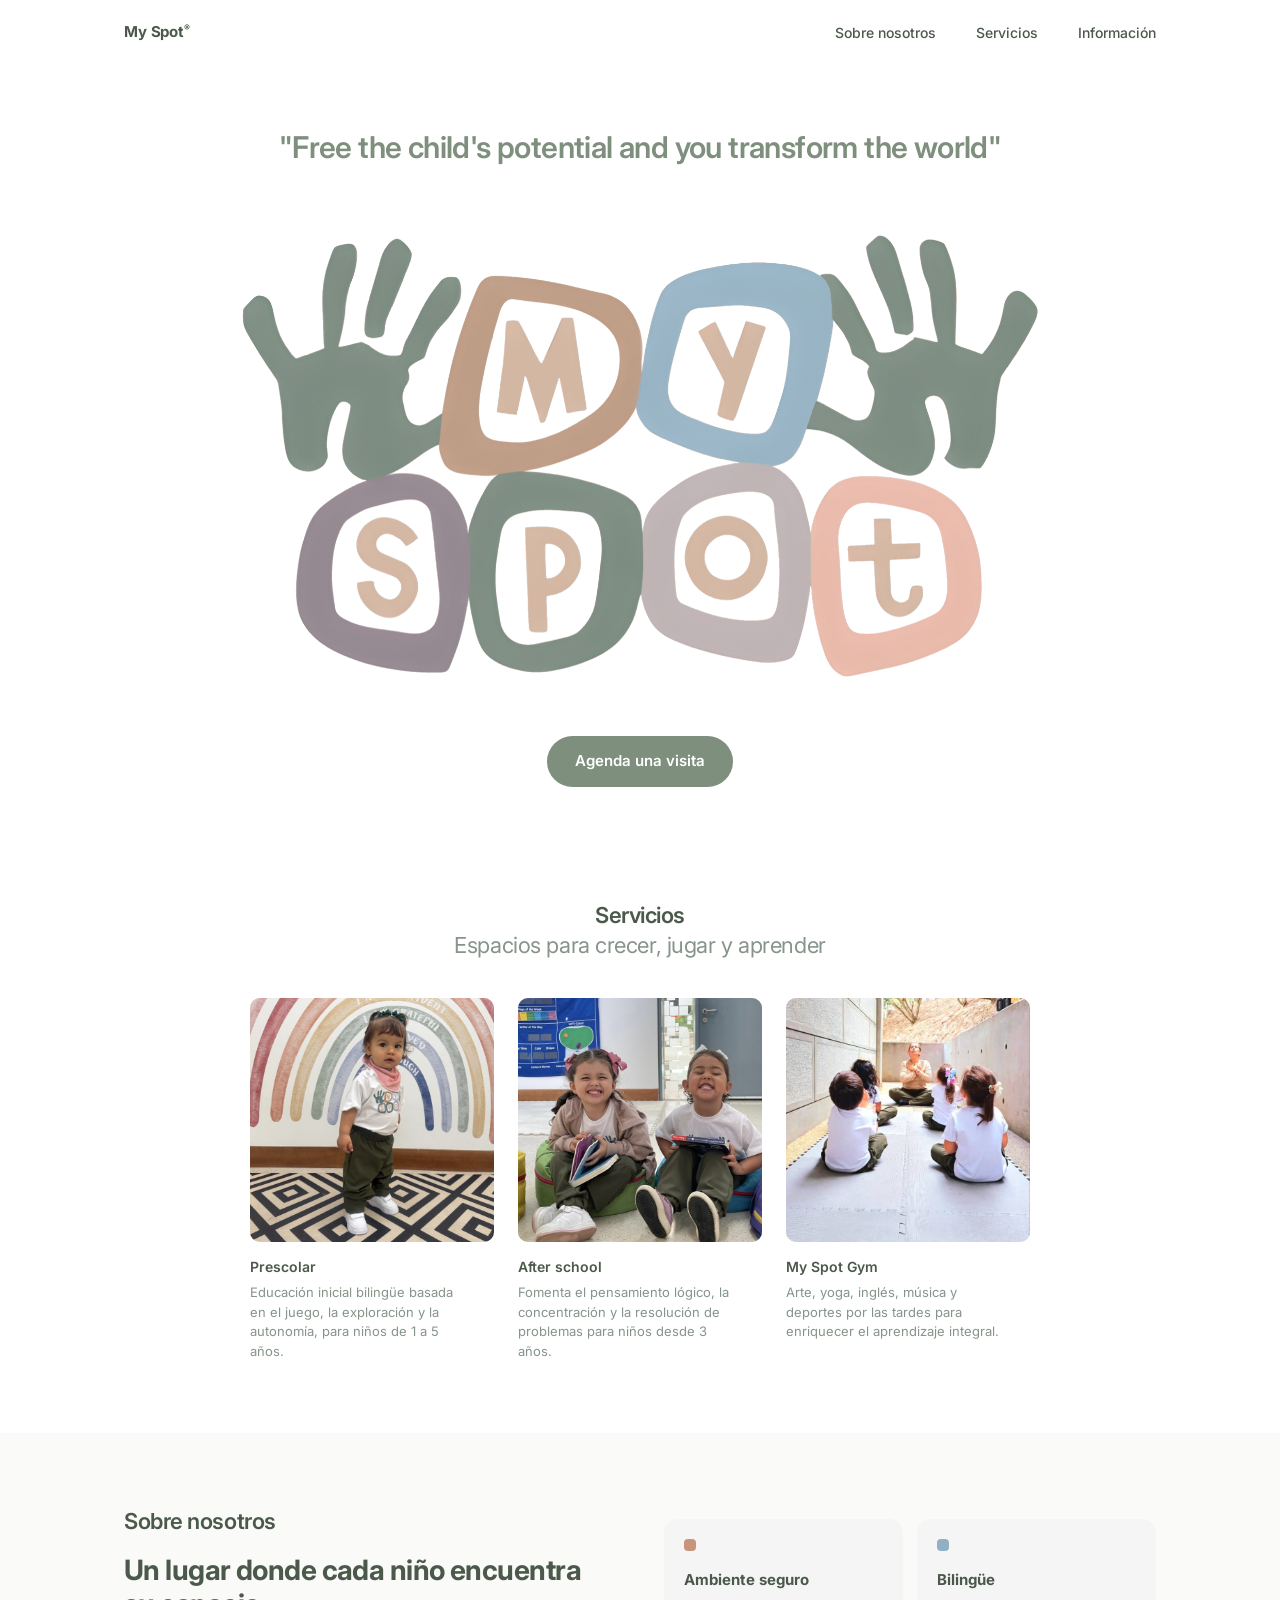
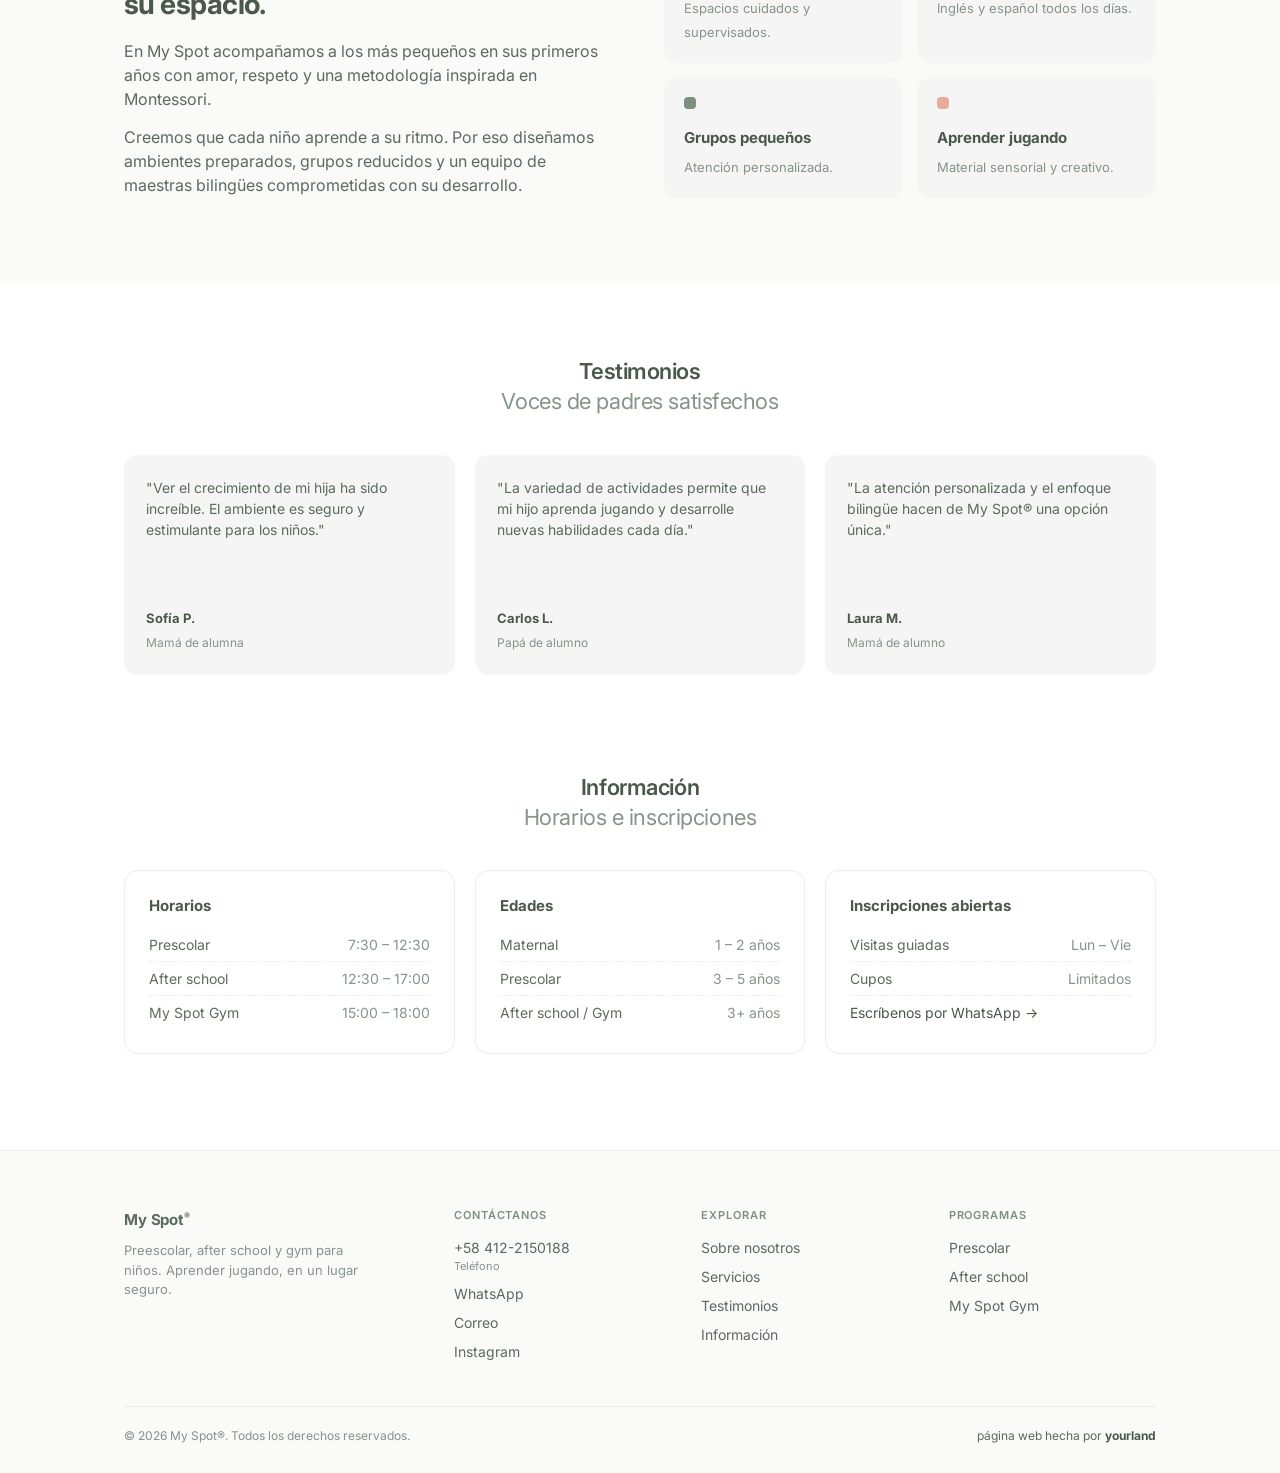
==== index.html @ 8d2b5a7e "Colores salvia en textos y menú, fotos más pequeñas, pie de página reorganizado y teléfono correcto " ====
<!DOCTYPE html>
<html lang="es">
<head>
  <meta charset="UTF-8" />
  <meta name="viewport" content="width=device-width, initial-scale=1.0" />
  <title>My Spot® · Preescolar</title>
  <meta name="description" content="My Spot®: preescolar, after school y gym para niños. Aprendizaje integral, bilingüe y en un ambiente seguro." />
  <link rel="preconnect" href="https://fonts.googleapis.com" />
  <link rel="preconnect" href="https://fonts.gstatic.com" crossorigin />
  <link href="https://fonts.googleapis.com/css2?family=Inter:wght@400;500;600;700&family=Fredoka:wght@500;600&display=swap" rel="stylesheet" />
  <style>
    :root {
      --sage: #7e8f7e;
      --terracotta: #c8957a;
      --blue: #93afc4;
      --mauve: #9d8b97;
      --peach: #e9a99b;
      --taupe: #b9a9a6;
      --ink: #4a594a;
      --text: #5c6b5c;
      --muted: #87948a;
      --soft: #f5f5f5;
      --line: #ececec;
      --link: #4a594a;
      --radius: 14px;
      --max: 1080px;
    }

    * { box-sizing: border-box; margin: 0; padding: 0; }
    html { scroll-behavior: smooth; }
    body {
      font-family: "Inter", system-ui, -apple-system, sans-serif;
      color: var(--ink);
      background: #fff;
      line-height: 1.5;
      -webkit-font-smoothing: antialiased;
    }
    img { display: block; max-width: 100%; }
    a { color: inherit; text-decoration: none; }

    .container { width: 100%; max-width: var(--max); margin: 0 auto; padding: 0 24px; }

    /* ---------- Navbar ---------- */
    .nav {
      position: sticky; top: 0; z-index: 50;
      background: rgba(255, 255, 255, 0.92);
      backdrop-filter: blur(8px);
      -webkit-backdrop-filter: blur(8px);
      border-bottom: 1px solid transparent;
      transition: border-color .2s;
    }
    .nav.scrolled { border-color: var(--line); }
    .nav .container { display: flex; align-items: center; justify-content: space-between; height: 64px; }
    .brand { color: var(--ink); font-weight: 700; font-size: 15px; letter-spacing: -0.01em; }
    .brand sup { font-size: 9px; }
    .nav-links { display: flex; gap: 40px; list-style: none; }
    .nav-links a { color: var(--ink); font-size: 14px; font-weight: 500; transition: color .2s; }
    .nav-links a:hover { color: var(--sage); }
    .menu-btn {
      display: none; background: none; border: 0; cursor: pointer;
      width: 40px; height: 40px; position: relative;
    }
    .menu-btn span {
      position: absolute; left: 10px; width: 20px; height: 2px; background: var(--ink);
      transition: transform .25s, opacity .25s;
    }
    .menu-btn span:nth-child(1) { top: 14px; }
    .menu-btn span:nth-child(2) { top: 20px; }
    .menu-btn span:nth-child(3) { top: 26px; }
    .menu-btn[aria-expanded="true"] span:nth-child(1) { transform: translateY(6px) rotate(45deg); }
    .menu-btn[aria-expanded="true"] span:nth-child(2) { opacity: 0; }
    .menu-btn[aria-expanded="true"] span:nth-child(3) { transform: translateY(-6px) rotate(-45deg); }

    /* ---------- Hero ---------- */
    .hero { padding: 64px 0 40px; text-align: center; }
    .quote {
      color: var(--sage);
      font-size: clamp(20px, 2.6vw, 30px);
      font-weight: 600;
      letter-spacing: -0.02em;
      line-height: 1.25;
    }
    .quote small { display: block; margin-top: 8px; font-size: 13px; font-weight: 500; color: var(--muted); letter-spacing: 0; }
    .logo-wrap { margin: 56px auto 0; max-width: 820px; }
    .logo-wrap img { width: 100%; height: auto; animation: pop .8s cubic-bezier(.3,1.4,.5,1) both; }
    @keyframes pop { from { opacity: 0; transform: scale(.85); } to { opacity: 1; transform: scale(1); } }
    .hero .cta {
      display: inline-block; margin-top: 48px; padding: 14px 28px; border-radius: 999px;
      background: var(--sage); color: #fff; font-weight: 600; font-size: 15px;
      transition: transform .2s, background .2s;
    }
    .hero .cta:hover { background: #6c7d6c; transform: translateY(-2px); }

    /* ---------- Section heads ---------- */
    section { scroll-margin-top: 72px; }
    .section { padding: 72px 0; }
    .section-head { text-align: center; margin-bottom: 40px; }
    .section-head h2 { font-size: 22px; font-weight: 600; letter-spacing: -0.02em; }
    .section-head p { font-size: 22px; color: var(--muted); letter-spacing: -0.02em; line-height: 1.2; }

    /* ---------- About ---------- */
    .about { display: grid; grid-template-columns: 1fr 1fr; gap: 48px; align-items: center; }
    .about p { color: var(--text); font-size: 16px; margin-bottom: 14px; }
    .about h3 { font-size: 28px; letter-spacing: -0.02em; line-height: 1.2; margin-bottom: 18px; }
    .values { display: grid; grid-template-columns: 1fr 1fr; gap: 14px; }
    .value { background: var(--soft); border-radius: var(--radius); padding: 20px; }
    .value b { display: block; font-size: 15px; margin-bottom: 4px; }
    .value span { font-size: 13px; color: var(--muted); }
    .dot { width: 12px; height: 12px; border-radius: 4px; display: inline-block; margin-bottom: 12px; }

    /* ---------- Services ---------- */
    .services { display: grid; grid-template-columns: repeat(3, 1fr); gap: 24px; max-width: 780px; margin: 0 auto; }
    .card .photo {
      aspect-ratio: 1 / 1; border-radius: 10px; overflow: hidden; position: relative;
      background: var(--soft);
    }
    .card .photo img { object-position: center 35%; position: relative; z-index: 1; width: 100%; height: 100%; object-fit: cover; transition: transform .5s; }
    .card:hover .photo img { transform: scale(1.04); }
    .card .photo .ph {
      position: absolute; inset: 0; display: grid; place-items: center;
      font-family: "Fredoka", sans-serif; font-size: 64px; color: #fff;
    }
    .card h3 { font-size: 14px; font-weight: 600; margin: 14px 0 6px; }
    .card p { font-size: 13px; color: var(--muted); max-width: 220px; }

    /* ---------- Testimonials ---------- */
    .testimonials { display: grid; grid-template-columns: repeat(3, 1fr); gap: 20px; }
    .t-card {
      background: var(--soft); border-radius: var(--radius); padding: 22px;
      min-height: 220px; display: flex; flex-direction: column; justify-content: space-between;
      transition: transform .25s, box-shadow .25s;
    }
    .t-card:hover { transform: translateY(-4px); box-shadow: 0 10px 30px rgba(0,0,0,.06); }
    .t-card blockquote { font-size: 14px; color: var(--text); }
    .t-card .who b { display: block; font-size: 13px; }
    .t-card .who span { font-size: 12px; color: var(--muted); }

    /* ---------- Info ---------- */
    .info { display: grid; grid-template-columns: repeat(3, 1fr); gap: 20px; }
    .info-card { border: 1px solid var(--line); border-radius: var(--radius); padding: 24px; }
    .info-card h4 { font-size: 15px; margin-bottom: 10px; }
    .info-card ul { list-style: none; font-size: 14px; color: var(--text); }
    .info-card li { padding: 6px 0; border-bottom: 1px dashed var(--line); display: flex; justify-content: space-between; gap: 12px; }
    .info-card li:last-child { border-bottom: 0; }
    .info-card li span:last-child { color: var(--muted); text-align: right; }

    /* ---------- Footer ---------- */
    footer { border-top: 1px solid var(--line); padding: 56px 0 28px; margin-top: 24px; background: #fafaf8; }
    .footer-grid { display: grid; grid-template-columns: 1.4fr 1fr 1fr 1fr; gap: 40px; }
    .footer-brand p { color: var(--muted); font-size: 13px; margin-top: 10px; max-width: 240px; }
    .footer-grid h5 {
      font-size: 11px; font-weight: 600; text-transform: uppercase; letter-spacing: .08em;
      color: var(--sage); margin-bottom: 14px;
    }
    .footer-grid ul { list-style: none; font-size: 14px; display: grid; gap: 8px; }
    .footer-grid li, .footer-grid a { color: var(--text); }
    .footer-grid a:hover { color: var(--ink); text-decoration: underline; }
    .footer-grid small { display: block; font-size: 11px; color: var(--muted); }
    .footer-bottom {
      margin-top: 44px; padding-top: 20px; border-top: 1px solid var(--line);
      display: flex; justify-content: space-between; align-items: center; gap: 12px; flex-wrap: wrap;
      font-size: 12px; color: var(--muted);
    }
    .credit { color: var(--text); }
    .credit b { font-weight: 700; color: var(--ink); }
    .credit:hover { text-decoration: underline; }

    /* ---------- Reveal on scroll ---------- */
    .reveal { opacity: 0; transform: translateY(24px); transition: opacity .7s ease, transform .7s ease; }
    .reveal.in { opacity: 1; transform: none; }
    @media (prefers-reduced-motion: reduce) {
      .reveal { opacity: 1; transform: none; transition: none; }
      .logo-wrap img { animation: none; }
    }

    /* =========================================================
       TABLET  (≤ 1024px)
       ========================================================= */
    @media (max-width: 1024px) {
      .nav .container { justify-content: center; }
      .brand { position: absolute; left: 24px; }
      .hero { padding-top: 48px; }
      .logo-wrap { max-width: 640px; margin-top: 40px; }
      .services { gap: 16px; max-width: 620px; }
      .about { gap: 32px; }
      .about h3 { font-size: 24px; }
      .testimonials { gap: 14px; }
      .t-card { min-height: 200px; padding: 18px; }
      .info { gap: 14px; }
      .footer-grid { grid-template-columns: 1fr 1fr 1fr; gap: 32px; }
      .footer-brand { grid-column: 1 / -1; }
    }

    /* =========================================================
       PHONE  (≤ 640px)
       ========================================================= */
    @media (max-width: 640px) {
      .container { padding: 0 16px; }
      .nav .container { justify-content: space-between; height: 56px; }
      .brand { position: static; }
      .menu-btn { display: block; }
      .nav-links {
        position: absolute; top: 56px; left: 0; right: 0;
        flex-direction: column; gap: 0; background: #fff;
        border-bottom: 1px solid var(--line);
        max-height: 0; overflow: hidden; transition: max-height .3s ease;
      }
      .nav-links.open { max-height: 240px; }
      .nav-links a { display: block; padding: 14px 16px; font-size: 16px; border-top: 1px solid var(--line); }

      .hero { padding: 32px 0 24px; }
      .quote { font-size: 20px; }
      .logo-wrap { margin-top: 28px; }
      .hero .cta { margin-top: 32px; }

      .section { padding: 48px 0; }
      .section-head { text-align: left; margin-bottom: 24px; }
      .section-head h2, .section-head p { font-size: 17px; }

      .about, .services, .testimonials, .info { grid-template-columns: 1fr; }
      .about h3 { font-size: 22px; }
      .services { gap: 28px; }
      .services { max-width: 290px; }
      .card .photo { aspect-ratio: 1 / 1; }
      .card p { max-width: none; }
      .t-card { min-height: 170px; }

      .footer-grid { grid-template-columns: 1fr 1fr; gap: 28px 16px; }
      .footer-grid .contact { grid-column: 1 / -1; }
      .footer-bottom { flex-direction: column; text-align: center; }
    }
  </style>
</head>
<body>

  <!-- ================= NAVBAR ================= -->
  <header class="nav" id="nav">
    <div class="container">
      <a href="#inicio" class="brand">My Spot<sup>®</sup></a>
      <button class="menu-btn" id="menuBtn" aria-label="Abrir menú" aria-expanded="false" aria-controls="navLinks">
        <span></span><span></span><span></span>
      </button>
      <ul class="nav-links" id="navLinks">
        <li><a href="#nosotros">Sobre nosotros</a></li>
        <li><a href="#servicios">Servicios</a></li>
        <li><a href="#informacion">Información</a></li>
      </ul>
    </div>
  </header>

  <main id="inicio">

    <!-- ================= HERO ================= -->
    <section class="hero">
      <div class="container">
        <h1 class="quote reveal">
          "Free the child's potential and you transform the world"
        </h1>

        <div class="logo-wrap">
          <img src="img/logo.png" alt="My Spot" width="1590" height="903" />
        </div>

        <a href="#informacion" class="cta reveal">Agenda una visita</a>
      </div>
    </section>

    <!-- ================= SERVICIOS ================= -->
    <section class="section" id="servicios">
      <div class="container">
        <div class="section-head reveal">
          <h2>Servicios</h2>
          <p>Espacios para crecer, jugar y aprender</p>
        </div>

        <div class="services">
          <article class="card reveal">
            <div class="photo" style="background:#e9d6cc">
              <!-- Reemplaza el src por tu foto: img/prescolar.jpg -->
              <img src="img/prescolar.jpg" alt="Niña de My Spot frente al mural del arcoíris" onerror="this.remove()" />
              <div class="ph">🧸</div>
            </div>
            <h3>Prescolar</h3>
            <p>Educación inicial bilingüe basada en el juego, la exploración y la autonomía, para niños de 1 a 5 años.</p>
          </article>

          <article class="card reveal">
            <div class="photo" style="background:#d3dfe8">
              <img src="img/after-school.jpg" alt="Dos niñas sonriendo con sus libros" onerror="this.remove()" />
              <div class="ph">📚</div>
            </div>
            <h3>After school</h3>
            <p>Fomenta el pensamiento lógico, la concentración y la resolución de problemas para niños desde 3 años.</p>
          </article>

          <article class="card reveal">
            <div class="photo" style="background:#dcd3e0">
              <img src="img/gym.jpg" alt="Niños haciendo yoga con su maestra" onerror="this.remove()" />
              <div class="ph">🤸</div>
            </div>
            <h3>My Spot Gym</h3>
            <p>Arte, yoga, inglés, música y deportes por las tardes para enriquecer el aprendizaje integral.</p>
          </article>
        </div>
      </div>
    </section>

    <!-- ================= SOBRE NOSOTROS ================= -->
    <section class="section" id="nosotros" style="background:#fafaf8">
      <div class="container about">
        <div class="reveal">
          <div class="section-head" style="text-align:left;margin-bottom:16px">
            <h2>Sobre nosotros</h2>
          </div>
          <h3>Un lugar donde cada niño encuentra su espacio.</h3>
          <p>En My Spot acompañamos a los más pequeños en sus primeros años con amor, respeto y una metodología inspirada en Montessori.</p>
          <p>Creemos que cada niño aprende a su ritmo. Por eso diseñamos ambientes preparados, grupos reducidos y un equipo de maestras bilingües comprometidas con su desarrollo.</p>
        </div>
        <div class="values reveal">
          <div class="value"><i class="dot" style="background:var(--terracotta)"></i><b>Ambiente seguro</b><span>Espacios cuidados y supervisados.</span></div>
          <div class="value"><i class="dot" style="background:var(--blue)"></i><b>Bilingüe</b><span>Inglés y español todos los días.</span></div>
          <div class="value"><i class="dot" style="background:var(--sage)"></i><b>Grupos pequeños</b><span>Atención personalizada.</span></div>
          <div class="value"><i class="dot" style="background:var(--peach)"></i><b>Aprender jugando</b><span>Material sensorial y creativo.</span></div>
        </div>
      </div>
    </section>

    <!-- ================= TESTIMONIOS ================= -->
    <section class="section" id="testimonios">
      <div class="container">
        <div class="section-head reveal">
          <h2>Testimonios</h2>
          <p>Voces de padres satisfechos</p>
        </div>

        <div class="testimonials">
          <figure class="t-card reveal">
            <blockquote>"Ver el crecimiento de mi hija ha sido increíble. El ambiente es seguro y estimulante para los niños."</blockquote>
            <figcaption class="who"><b>Sofía P.</b><span>Mamá de alumna</span></figcaption>
          </figure>
          <figure class="t-card reveal">
            <blockquote>"La variedad de actividades permite que mi hijo aprenda jugando y desarrolle nuevas habilidades cada día."</blockquote>
            <figcaption class="who"><b>Carlos L.</b><span>Papá de alumno</span></figcaption>
          </figure>
          <figure class="t-card reveal">
            <blockquote>"La atención personalizada y el enfoque bilingüe hacen de My Spot® una opción única."</blockquote>
            <figcaption class="who"><b>Laura M.</b><span>Mamá de alumno</span></figcaption>
          </figure>
        </div>
      </div>
    </section>

    <!-- ================= INFORMACIÓN ================= -->
    <section class="section" id="informacion" style="padding-top:24px">
      <div class="container">
        <div class="section-head reveal">
          <h2>Información</h2>
          <p>Horarios e inscripciones</p>
        </div>

        <div class="info">
          <div class="info-card reveal">
            <h4>Horarios</h4>
            <ul>
              <li><span>Prescolar</span><span>7:30 – 12:30</span></li>
              <li><span>After school</span><span>12:30 – 17:00</span></li>
              <li><span>My Spot Gym</span><span>15:00 – 18:00</span></li>
            </ul>
          </div>
          <div class="info-card reveal">
            <h4>Edades</h4>
            <ul>
              <li><span>Maternal</span><span>1 – 2 años</span></li>
              <li><span>Prescolar</span><span>3 – 5 años</span></li>
              <li><span>After school / Gym</span><span>3+ años</span></li>
            </ul>
          </div>
          <div class="info-card reveal">
            <h4>Inscripciones abiertas</h4>
            <ul>
              <li><span>Visitas guiadas</span><span>Lun – Vie</span></li>
              <li><span>Cupos</span><span>Limitados</span></li>
              <li><span><a href="https://wa.me/584122150188" style="color:var(--link)">Escríbenos por WhatsApp →</a></span><span></span></li>
            </ul>
          </div>
        </div>
      </div>
    </section>
  </main>

  <!-- ================= FOOTER ================= -->
  <footer>
    <div class="container">
      <div class="footer-grid">
        <div class="footer-brand">
          <a href="#inicio" class="brand">My Spot<sup>®</sup></a>
          <p>Preescolar, after school y gym para niños. Aprender jugando, en un lugar seguro.</p>
        </div>
        <div class="contact">
          <h5>Contáctanos</h5>
          <ul>
            <li><a href="tel:+584122150188">+58 412-2150188</a><small>Teléfono</small></li>
            <li><a href="https://wa.me/584122150188" target="_blank" rel="noopener">WhatsApp</a></li>
            <li><a href="mailto:hola@myspot.com">Correo</a></li>
            <li><a href="https://instagram.com/" target="_blank" rel="noopener">Instagram</a></li>
          </ul>
        </div>
        <div>
          <h5>Explorar</h5>
          <ul>
            <li><a href="#nosotros">Sobre nosotros</a></li>
            <li><a href="#servicios">Servicios</a></li>
            <li><a href="#testimonios">Testimonios</a></li>
            <li><a href="#informacion">Información</a></li>
          </ul>
        </div>
        <div>
          <h5>Programas</h5>
          <ul>
            <li>Prescolar</li>
            <li>After school</li>
            <li>My Spot Gym</li>
          </ul>
        </div>
      </div>
      <div class="footer-bottom">
        <span>© <span id="year"></span> My Spot®. Todos los derechos reservados.</span>
        <a class="credit" href="https://yourlandweb.com" target="_blank" rel="noopener">página web hecha por <b>yourland</b></a>
      </div>
    </div>
  </footer>

  <script>
    // Año del footer
    document.getElementById('year').textContent = new Date().getFullYear();

    // Borde del navbar al hacer scroll
    const nav = document.getElementById('nav');
    const onScroll = () => nav.classList.toggle('scrolled', window.scrollY > 8);
    window.addEventListener('scroll', onScroll, { passive: true });
    onScroll();

    // Menú móvil
    const btn = document.getElementById('menuBtn');
    const links = document.getElementById('navLinks');
    btn.addEventListener('click', () => {
      const open = links.classList.toggle('open');
      btn.setAttribute('aria-expanded', open);
    });
    links.querySelectorAll('a').forEach(a => a.addEventListener('click', () => {
      links.classList.remove('open');
      btn.setAttribute('aria-expanded', 'false');
    }));

    // Animación de aparición
    const io = new IntersectionObserver(entries => {
      entries.forEach(e => { if (e.isIntersecting) { e.target.classList.add('in'); io.unobserve(e.target); } });
    }, { threshold: 0.12 });
    document.querySelectorAll('.reveal').forEach(el => io.observe(el));
  </script>
</body>
</html>
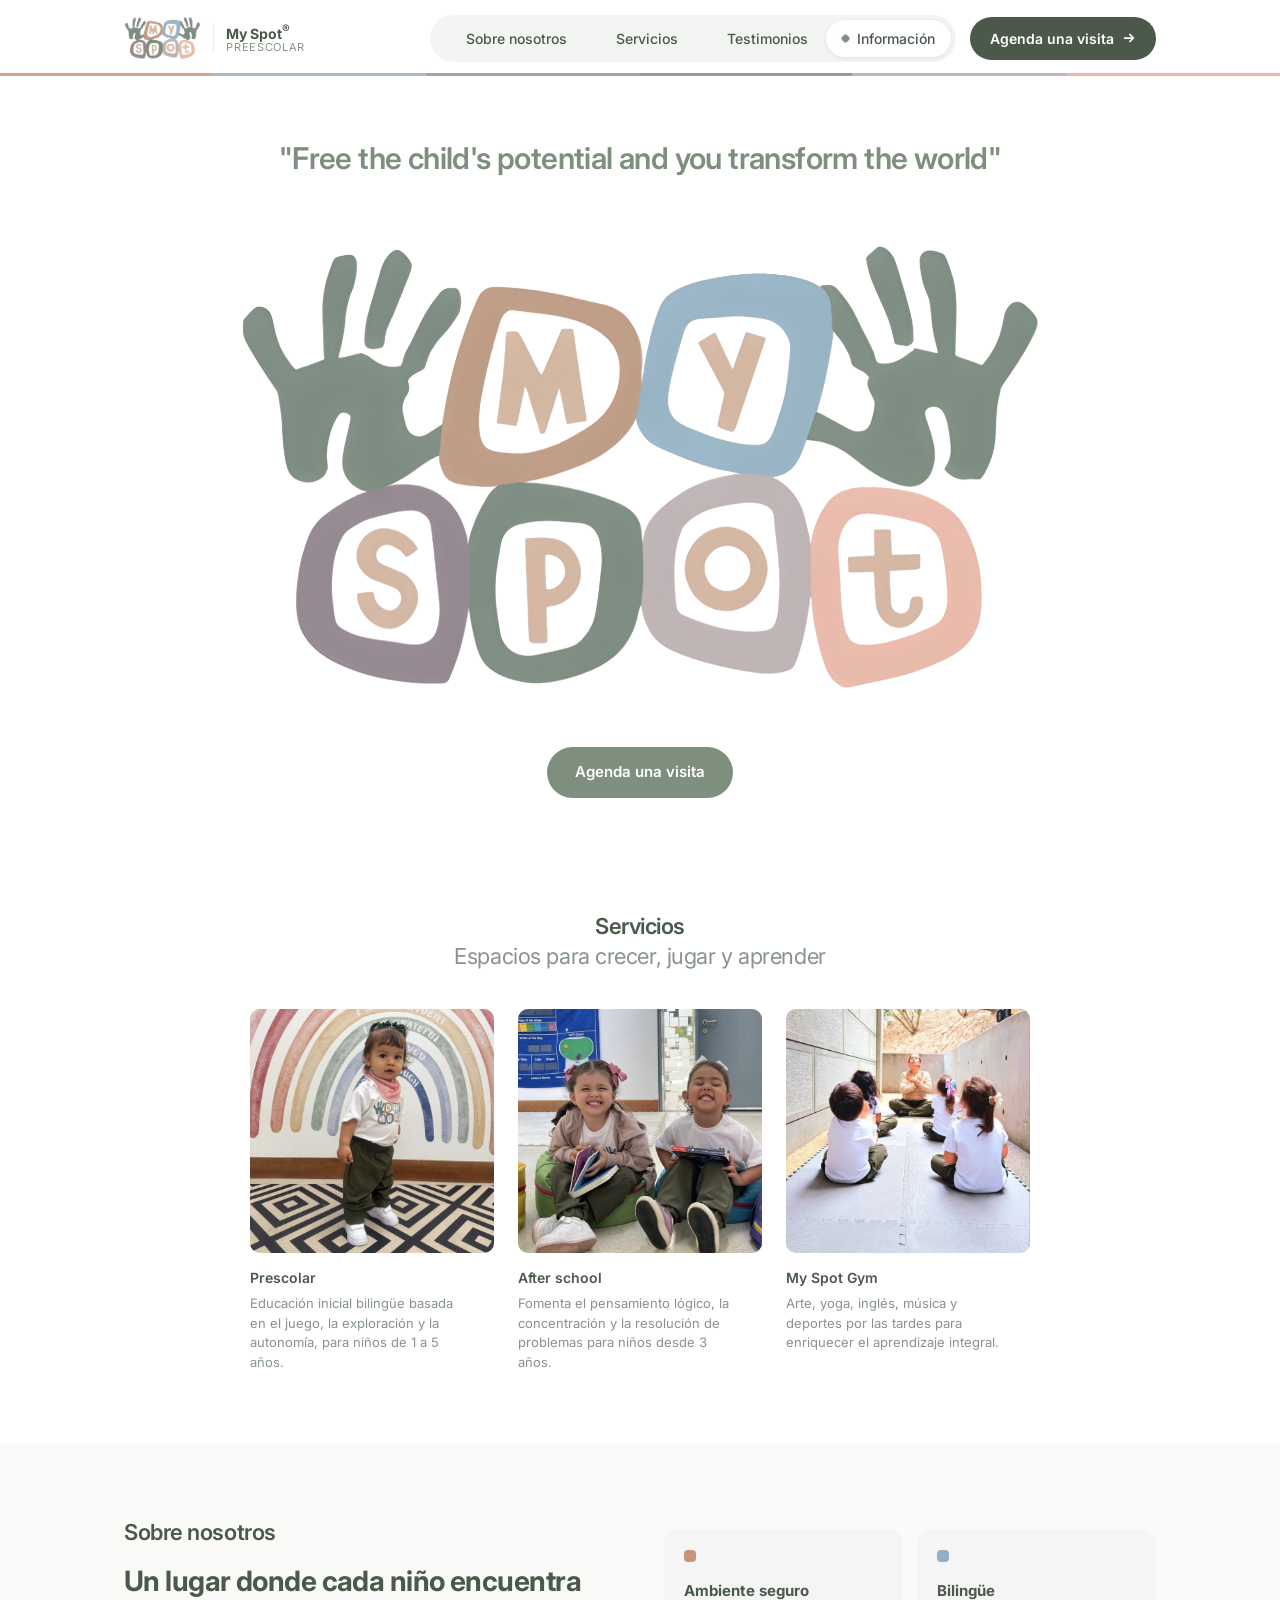
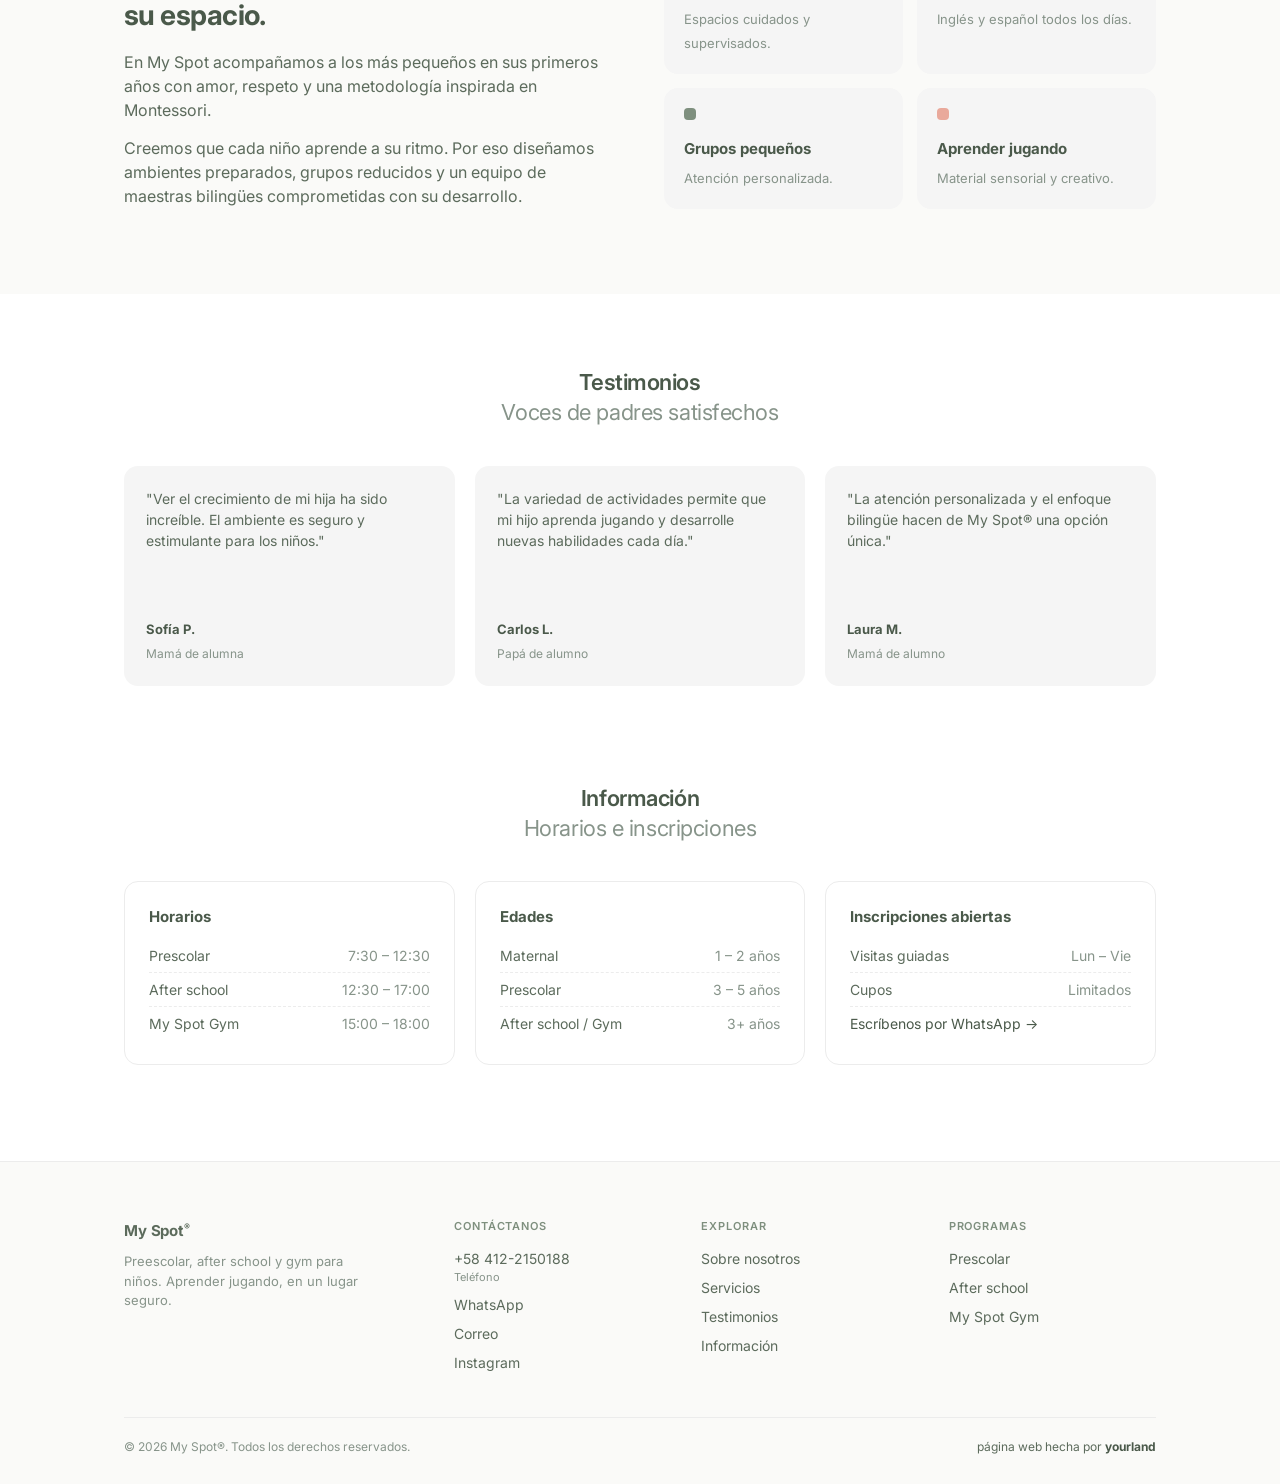
==== commit 57337181: "Menú superior rediseñado con logo, colores de la marca y menú móvil Co-Authored-By: Claude Opus 5.5 " ====
--- a/index.html
+++ b/index.html
@@ -43,30 +43,85 @@
     /* ---------- Navbar ---------- */
     .nav {
       position: sticky; top: 0; z-index: 50;
-      background: rgba(255, 255, 255, 0.92);
-      backdrop-filter: blur(8px);
-      -webkit-backdrop-filter: blur(8px);
-      border-bottom: 1px solid transparent;
-      transition: border-color .2s;
-    }
-    .nav.scrolled { border-color: var(--line); }
-    .nav .container { display: flex; align-items: center; justify-content: space-between; height: 64px; }
+      background: rgba(255, 255, 255, 0.86);
+      backdrop-filter: saturate(160%) blur(12px);
+      -webkit-backdrop-filter: saturate(160%) blur(12px);
+      transition: box-shadow .3s, background .3s;
+    }
+    .nav::after {
+      /* franja con los colores del logo */
+      content: ""; position: absolute; left: 0; right: 0; bottom: 0; height: 3px;
+      background: linear-gradient(90deg,
+        var(--terracotta) 0 16.6%, var(--blue) 0 33.3%, var(--mauve) 0 50%,
+        var(--sage) 0 66.6%, var(--taupe) 0 83.3%, var(--peach) 0 100%);
+      opacity: .85;
+    }
+    .nav.scrolled { background: rgba(255, 255, 255, 0.96); box-shadow: 0 6px 24px rgba(74, 89, 74, .08); }
+    .nav .container { display: flex; align-items: center; justify-content: space-between; gap: 24px; height: 76px; transition: height .3s; }
+    .nav.scrolled .container { height: 64px; }
+
     .brand { color: var(--ink); font-weight: 700; font-size: 15px; letter-spacing: -0.01em; }
     .brand sup { font-size: 9px; }
-    .nav-links { display: flex; gap: 40px; list-style: none; }
-    .nav-links a { color: var(--ink); font-size: 14px; font-weight: 500; transition: color .2s; }
-    .nav-links a:hover { color: var(--sage); }
+    .nav-brand { display: flex; align-items: center; gap: 12px; flex-shrink: 0; }
+    .nav-brand img { height: 44px; width: auto; transition: height .3s, transform .3s; }
+    .nav.scrolled .nav-brand img { height: 38px; }
+    .nav-brand:hover img { transform: rotate(-3deg) scale(1.04); }
+    .nav-brand .tag {
+      display: flex; flex-direction: column; line-height: 1.1; padding-left: 12px;
+      border-left: 1px solid var(--line);
+    }
+    .nav-brand .tag b { font-size: 14px; color: var(--ink); letter-spacing: -0.01em; }
+    .nav-brand .tag span { font-size: 11px; color: var(--muted); letter-spacing: .06em; text-transform: uppercase; }
+
+    .nav-menu { display: flex; align-items: center; gap: 14px; }
+    .nav-links {
+      display: flex; gap: 2px; list-style: none; padding: 5px;
+      background: #f3f5f2; border-radius: 999px;
+    }
+    .nav-links a {
+      --c: var(--sage);
+      display: flex; align-items: center; gap: 8px;
+      padding: 8px 16px; border-radius: 999px;
+      color: var(--ink); font-size: 14px; font-weight: 500;
+      transition: background .25s, color .25s;
+    }
+    .nav-links a::before {
+      content: ""; width: 7px; height: 7px; border-radius: 2px; background: var(--c);
+      transform: scale(0); transition: transform .25s;
+    }
+    .nav-links a:hover, .nav-links a.active { background: #fff; box-shadow: 0 1px 4px rgba(74, 89, 74, .12); }
+    .nav-links a:hover::before, .nav-links a.active::before { transform: scale(1) rotate(45deg); }
+    .nav-links a:focus-visible, .nav-cta:focus-visible, .menu-btn:focus-visible { outline: 2px solid var(--sage); outline-offset: 2px; }
+    .nav-links li:nth-child(1) a { --c: var(--terracotta); }
+    .nav-links li:nth-child(2) a { --c: var(--blue); }
+    .nav-links li:nth-child(3) a { --c: var(--peach); }
+    .nav-links li:nth-child(4) a { --c: var(--sage); }
+
+    .nav-cta {
+      display: inline-flex; align-items: center; gap: 8px;
+      padding: 11px 20px; border-radius: 999px;
+      background: var(--ink); color: #fff; font-size: 14px; font-weight: 600;
+      transition: background .25s, transform .25s;
+    }
+    .nav-cta svg { width: 14px; height: 14px; transition: transform .25s; }
+    .nav-cta:hover { background: var(--sage); transform: translateY(-1px); }
+    .nav-cta:hover svg { transform: translateX(3px); }
+    .nav-extra { display: none; }
+
     .menu-btn {
-      display: none; background: none; border: 0; cursor: pointer;
-      width: 40px; height: 40px; position: relative;
+      display: none; cursor: pointer; flex-shrink: 0;
+      width: 44px; height: 44px; position: relative;
+      background: #f3f5f2; border: 0; border-radius: 14px;
     }
     .menu-btn span {
-      position: absolute; left: 10px; width: 20px; height: 2px; background: var(--ink);
-      transition: transform .25s, opacity .25s;
-    }
-    .menu-btn span:nth-child(1) { top: 14px; }
-    .menu-btn span:nth-child(2) { top: 20px; }
-    .menu-btn span:nth-child(3) { top: 26px; }
+      position: absolute; left: 13px; width: 18px; height: 2px; border-radius: 2px; background: var(--ink);
+      transition: transform .3s, opacity .3s, width .3s;
+    }
+    .menu-btn span:nth-child(1) { top: 15px; }
+    .menu-btn span:nth-child(2) { top: 21px; width: 12px; }
+    .menu-btn span:nth-child(3) { top: 27px; }
+    .menu-btn[aria-expanded="true"] { background: var(--ink); }
+    .menu-btn[aria-expanded="true"] span { background: #fff; }
     .menu-btn[aria-expanded="true"] span:nth-child(1) { transform: translateY(6px) rotate(45deg); }
     .menu-btn[aria-expanded="true"] span:nth-child(2) { opacity: 0; }
     .menu-btn[aria-expanded="true"] span:nth-child(3) { transform: translateY(-6px) rotate(-45deg); }
@@ -177,8 +232,9 @@
        TABLET  (≤ 1024px)
        ========================================================= */
     @media (max-width: 1024px) {
-      .nav .container { justify-content: center; }
-      .brand { position: absolute; left: 24px; }
+      .nav-brand .tag { display: none; }
+      .nav-links a { padding: 8px 12px; font-size: 13px; }
+      .nav-cta { padding: 10px 16px; font-size: 13px; }
       .hero { padding-top: 48px; }
       .logo-wrap { max-width: 640px; margin-top: 40px; }
       .services { gap: 16px; max-width: 620px; }
@@ -196,17 +252,32 @@
        ========================================================= */
     @media (max-width: 640px) {
       .container { padding: 0 16px; }
-      .nav .container { justify-content: space-between; height: 56px; }
-      .brand { position: static; }
+      .nav .container, .nav.scrolled .container { height: 64px; }
+      .nav-brand img, .nav.scrolled .nav-brand img { height: 36px; }
+      .nav-brand .tag { display: flex; }
       .menu-btn { display: block; }
-      .nav-links {
-        position: absolute; top: 56px; left: 0; right: 0;
-        flex-direction: column; gap: 0; background: #fff;
-        border-bottom: 1px solid var(--line);
-        max-height: 0; overflow: hidden; transition: max-height .3s ease;
+      .nav-menu {
+        position: absolute; top: 100%; left: 0; right: 0;
+        flex-direction: column; align-items: stretch; gap: 16px;
+        padding: 12px 16px 20px; background: #fff;
+        border-radius: 0 0 24px 24px; box-shadow: 0 24px 40px rgba(74, 89, 74, .14);
+        opacity: 0; visibility: hidden; transform: translateY(-8px);
+        transition: opacity .25s, transform .25s, visibility .25s;
       }
-      .nav-links.open { max-height: 240px; }
-      .nav-links a { display: block; padding: 14px 16px; font-size: 16px; border-top: 1px solid var(--line); }
+      .nav-menu.open { opacity: 1; visibility: visible; transform: none; }
+      .nav-links { flex-direction: column; gap: 0; padding: 0; background: none; border-radius: 0; }
+      .nav-links li { border-bottom: 1px solid var(--line); }
+      .nav-links a {
+        padding: 16px 4px; font-size: 18px; font-weight: 600; border-radius: 0; gap: 14px;
+      }
+      .nav-links a::before { width: 12px; height: 12px; border-radius: 4px; transform: none; }
+      .nav-links a::after { content: "→"; margin-left: auto; color: var(--muted); transition: transform .25s; }
+      .nav-links a:hover, .nav-links a.active { background: none; box-shadow: none; }
+      .nav-links a:hover::before, .nav-links a.active::before { transform: rotate(45deg); }
+      .nav-links a:hover::after { transform: translateX(4px); color: var(--ink); }
+      .nav-cta { justify-content: center; padding: 15px 20px; font-size: 15px; }
+      .nav-extra { display: block; text-align: center; font-size: 13px; color: var(--muted); }
+      .nav-extra a { color: var(--ink); font-weight: 600; }
 
       .hero { padding: 32px 0 24px; }
       .quote { font-size: 20px; }
@@ -236,15 +307,25 @@
   <!-- ================= NAVBAR ================= -->
   <header class="nav" id="nav">
     <div class="container">
-      <a href="#inicio" class="brand">My Spot<sup>®</sup></a>
-      <button class="menu-btn" id="menuBtn" aria-label="Abrir menú" aria-expanded="false" aria-controls="navLinks">
+      <a href="#inicio" class="nav-brand" aria-label="My Spot, inicio">
+        <img src="img/logo.png" alt="My Spot" width="1590" height="903" />
+        <span class="tag"><b>My Spot<sup>®</sup></b><span>Preescolar</span></span>
+      </a>
+      <button class="menu-btn" id="menuBtn" aria-label="Abrir menú" aria-expanded="false" aria-controls="navMenu">
         <span></span><span></span><span></span>
       </button>
-      <ul class="nav-links" id="navLinks">
-        <li><a href="#nosotros">Sobre nosotros</a></li>
-        <li><a href="#servicios">Servicios</a></li>
-        <li><a href="#informacion">Información</a></li>
-      </ul>
+      <nav class="nav-menu" id="navMenu" aria-label="Principal">
+        <ul class="nav-links">
+          <li><a href="#nosotros">Sobre nosotros</a></li>
+          <li><a href="#servicios">Servicios</a></li>
+          <li><a href="#testimonios">Testimonios</a></li>
+          <li><a href="#informacion">Información</a></li>
+        </ul>
+        <a href="#informacion" class="nav-cta">Agenda una visita
+          <svg viewBox="0 0 16 16" fill="none" aria-hidden="true"><path d="M3 8h10M9 4l4 4-4 4" stroke="currentColor" stroke-width="2" stroke-linecap="round" stroke-linejoin="round"/></svg>
+        </a>
+        <p class="nav-extra">¿Dudas? Llámanos al <a href="tel:+584122150188">+58 412-2150188</a></p>
+      </nav>
     </div>
   </header>
 
@@ -442,15 +523,25 @@
 
     // Menú móvil
     const btn = document.getElementById('menuBtn');
-    const links = document.getElementById('navLinks');
-    btn.addEventListener('click', () => {
-      const open = links.classList.toggle('open');
+    const menu = document.getElementById('navMenu');
+    const setMenu = open => {
+      menu.classList.toggle('open', open);
       btn.setAttribute('aria-expanded', open);
-    });
-    links.querySelectorAll('a').forEach(a => a.addEventListener('click', () => {
-      links.classList.remove('open');
-      btn.setAttribute('aria-expanded', 'false');
-    }));
+      btn.setAttribute('aria-label', open ? 'Cerrar menú' : 'Abrir menú');
+    };
+    btn.addEventListener('click', () => setMenu(!menu.classList.contains('open')));
+    menu.querySelectorAll('a').forEach(a => a.addEventListener('click', () => setMenu(false)));
+    document.addEventListener('keydown', e => { if (e.key === 'Escape') setMenu(false); });
+
+    // Resaltar la sección visible en el menú
+    const navLinks = [...document.querySelectorAll('.nav-links a')];
+    const spy = new IntersectionObserver(entries => {
+      entries.forEach(e => {
+        if (!e.isIntersecting) return;
+        navLinks.forEach(a => a.classList.toggle('active', a.getAttribute('href') === '#' + e.target.id));
+      });
+    }, { rootMargin: '-45% 0px -50% 0px' });
+    navLinks.forEach(a => { const sec = document.querySelector(a.getAttribute('href')); if (sec) spy.observe(sec); });
 
     // Animación de aparición
     const io = new IntersectionObserver(entries => {
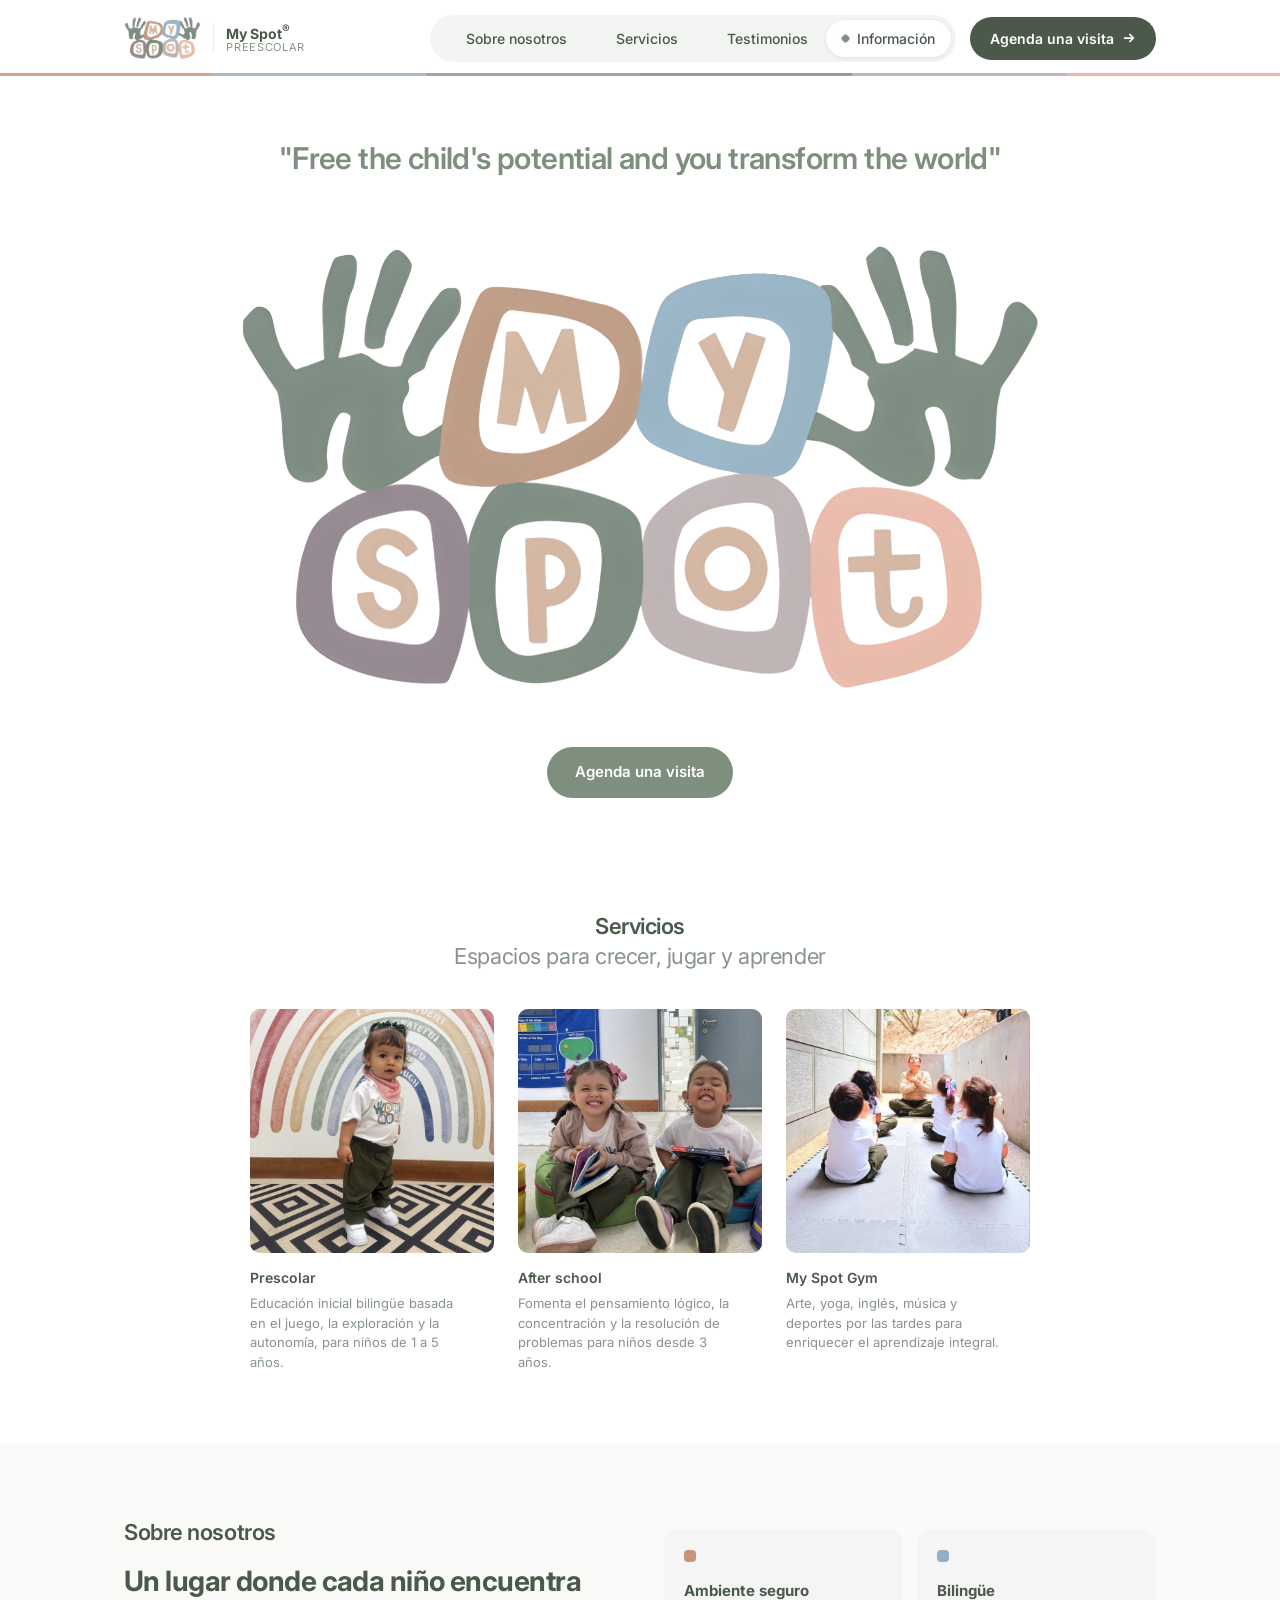
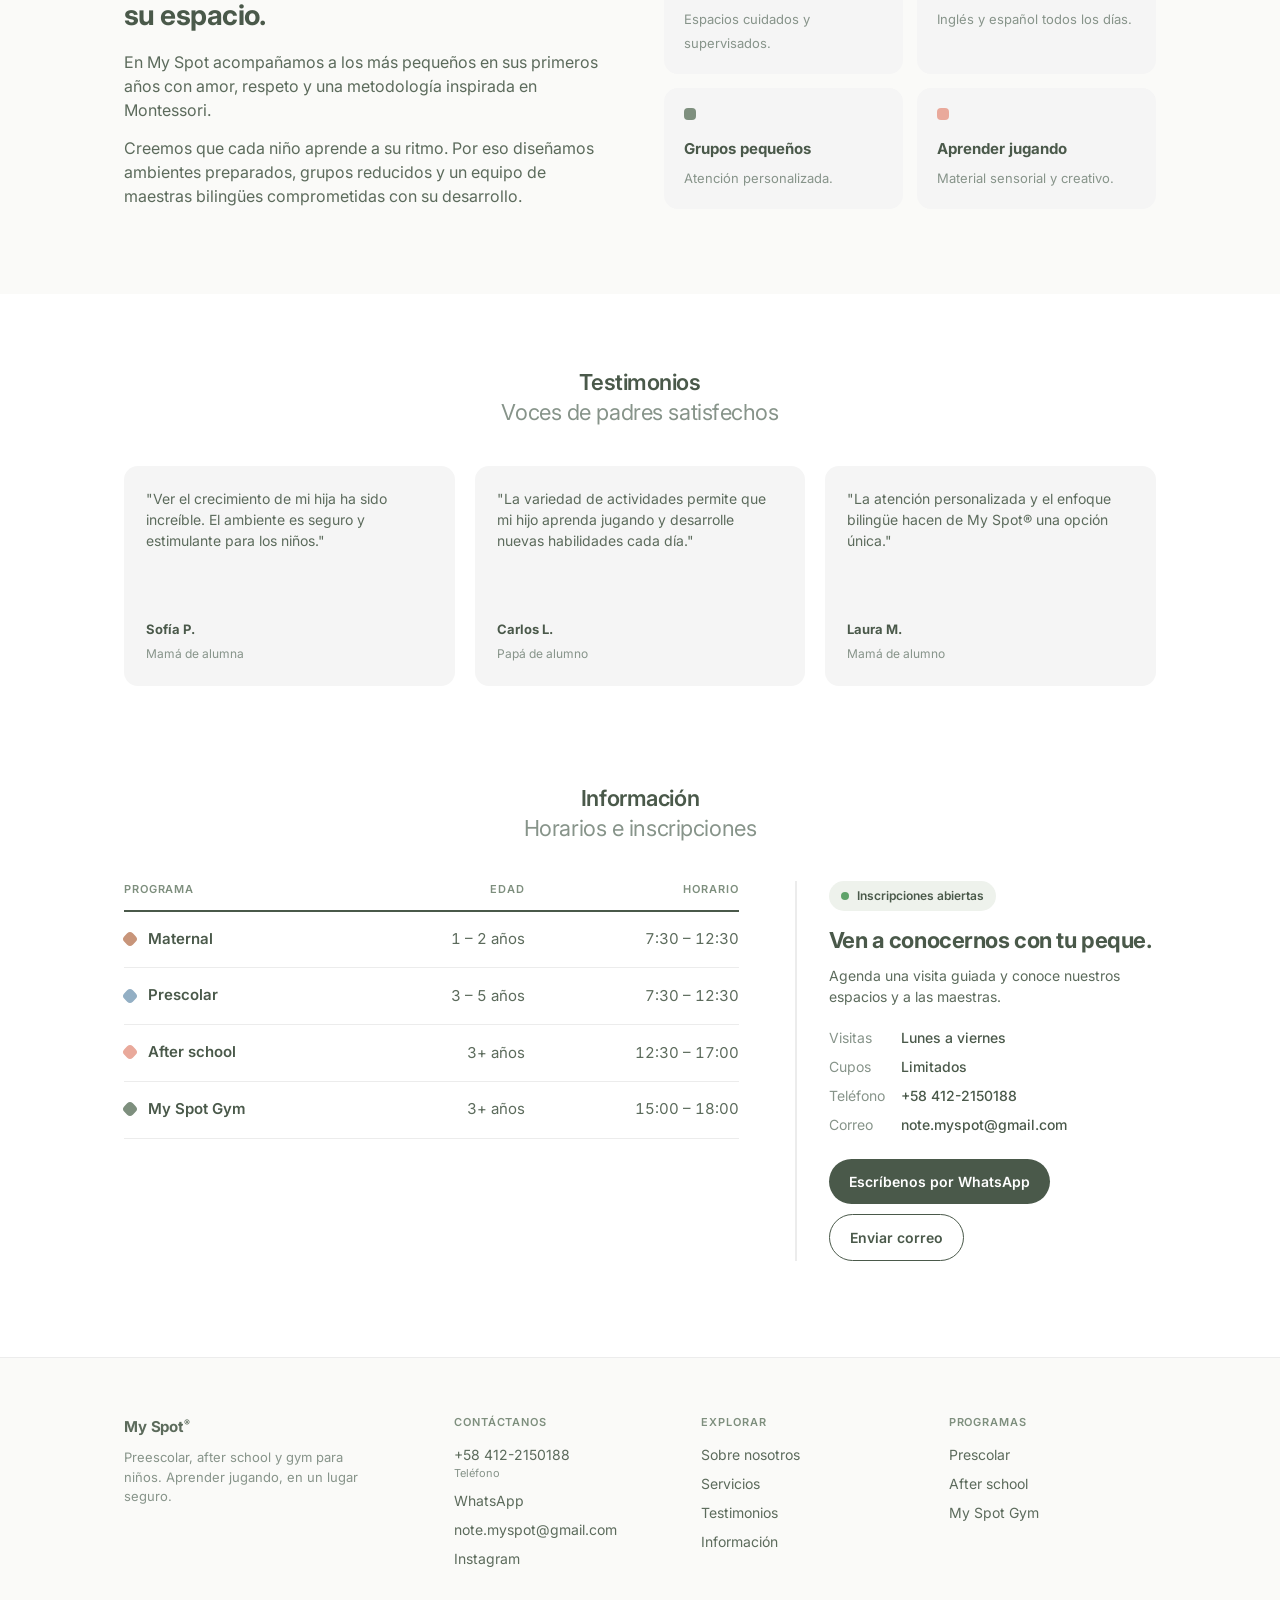
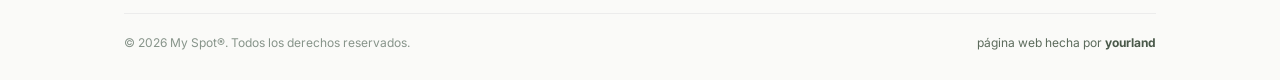
==== commit 1ac7121c: "Información como tabla de horarios sin cuadros y correo real Co-Authored-By: Claude Opus 5.5 <norepl" ====
--- a/index.html
+++ b/index.html
@@ -191,13 +191,43 @@
     .t-card .who span { font-size: 12px; color: var(--muted); }
 
     /* ---------- Info ---------- */
-    .info { display: grid; grid-template-columns: repeat(3, 1fr); gap: 20px; }
-    .info-card { border: 1px solid var(--line); border-radius: var(--radius); padding: 24px; }
-    .info-card h4 { font-size: 15px; margin-bottom: 10px; }
-    .info-card ul { list-style: none; font-size: 14px; color: var(--text); }
-    .info-card li { padding: 6px 0; border-bottom: 1px dashed var(--line); display: flex; justify-content: space-between; gap: 12px; }
-    .info-card li:last-child { border-bottom: 0; }
-    .info-card li span:last-child { color: var(--muted); text-align: right; }
+    .info { display: grid; grid-template-columns: 1.7fr 1fr; gap: 56px; align-items: start; }
+    .schedule { width: 100%; border-collapse: collapse; font-size: 15px; font-variant-numeric: tabular-nums; }
+    .schedule th {
+      text-align: left; font-size: 11px; font-weight: 600; text-transform: uppercase; letter-spacing: .08em;
+      color: var(--sage); padding: 0 0 12px; border-bottom: 2px solid var(--ink);
+    }
+    .schedule td { padding: 16px 0; border-bottom: 1px solid var(--line); color: var(--text); }
+    .schedule td:first-child { color: var(--ink); font-weight: 600; }
+    .schedule th:not(:first-child), .schedule td:not(:first-child) { text-align: right; }
+    .schedule tr:hover td { background: #fafaf8; }
+    .prog { display: inline-flex; align-items: center; gap: 12px; }
+    .prog i { width: 12px; height: 12px; border-radius: 4px; transform: rotate(45deg); flex-shrink: 0; }
+
+    .enroll { padding-left: 32px; border-left: 2px solid var(--line); }
+    .badge {
+      display: inline-flex; align-items: center; gap: 8px; font-size: 12px; font-weight: 600;
+      color: var(--ink); background: #eef2ec; padding: 6px 12px; border-radius: 999px;
+    }
+    .badge::before { content: ""; width: 8px; height: 8px; border-radius: 50%; background: #5fa36a; animation: blink 1.8s infinite; }
+    @keyframes blink { 50% { opacity: .3; } }
+    .enroll h3 { font-size: 22px; letter-spacing: -0.02em; line-height: 1.25; margin: 16px 0 10px; color: var(--ink); text-wrap: balance; }
+    .enroll p { font-size: 14px; color: var(--text); margin-bottom: 20px; }
+    .enroll dl { display: grid; grid-template-columns: auto 1fr; gap: 8px 16px; font-size: 14px; margin-bottom: 24px; }
+    .enroll dt { color: var(--muted); }
+    .enroll dd { color: var(--ink); font-weight: 500; overflow-wrap: anywhere; }
+    .enroll dd a:hover { text-decoration: underline; }
+    .enroll-actions { display: flex; flex-wrap: wrap; gap: 10px; }
+    .btn {
+      display: inline-flex; align-items: center; justify-content: center; gap: 8px;
+      padding: 12px 20px; border-radius: 999px; font-size: 14px; font-weight: 600;
+      transition: background .25s, color .25s, transform .25s;
+    }
+    .btn:hover { transform: translateY(-1px); }
+    .btn-dark { background: var(--ink); color: #fff; }
+    .btn-dark:hover { background: var(--sage); }
+    .btn-line { border: 1.5px solid var(--ink); color: var(--ink); }
+    .btn-line:hover { background: var(--ink); color: #fff; }
 
     /* ---------- Footer ---------- */
     footer { border-top: 1px solid var(--line); padding: 56px 0 28px; margin-top: 24px; background: #fafaf8; }
@@ -242,7 +272,8 @@
       .about h3 { font-size: 24px; }
       .testimonials { gap: 14px; }
       .t-card { min-height: 200px; padding: 18px; }
-      .info { gap: 14px; }
+      .info { grid-template-columns: 1fr; gap: 48px; }
+      .enroll { padding-left: 0; border-left: 0; padding-top: 32px; border-top: 2px solid var(--line); }
       .footer-grid { grid-template-columns: 1fr 1fr 1fr; gap: 32px; }
       .footer-brand { grid-column: 1 / -1; }
     }
@@ -289,6 +320,15 @@
       .section-head h2, .section-head p { font-size: 17px; }
 
       .about, .services, .testimonials, .info { grid-template-columns: 1fr; }
+      .schedule thead { display: none; }
+      .schedule tr { display: grid; grid-template-columns: 1fr auto; padding: 14px 0; border-bottom: 1px solid var(--line); row-gap: 4px; }
+      .schedule tr:first-child { border-top: 2px solid var(--ink); }
+      .schedule td { padding: 0; border: 0; }
+      .schedule td:first-child { grid-column: 1 / -1; }
+      .schedule td:nth-child(2) { text-align: left; padding-left: 24px; font-size: 14px; color: var(--muted); }
+      .schedule td:nth-child(3) { font-size: 14px; }
+      .enroll-actions { flex-direction: column; }
+      .info { gap: 32px; }
       .about h3 { font-size: 22px; }
       .services { gap: 28px; }
       .services { max-width: 290px; }
@@ -440,29 +480,34 @@
         </div>
 
         <div class="info">
-          <div class="info-card reveal">
-            <h4>Horarios</h4>
-            <ul>
-              <li><span>Prescolar</span><span>7:30 – 12:30</span></li>
-              <li><span>After school</span><span>12:30 – 17:00</span></li>
-              <li><span>My Spot Gym</span><span>15:00 – 18:00</span></li>
-            </ul>
+          <div class="reveal">
+            <table class="schedule">
+              <thead>
+                <tr><th>Programa</th><th>Edad</th><th>Horario</th></tr>
+              </thead>
+              <tbody>
+                <tr><td><span class="prog"><i style="background:var(--terracotta)"></i>Maternal</span></td><td>1 – 2 años</td><td>7:30 – 12:30</td></tr>
+                <tr><td><span class="prog"><i style="background:var(--blue)"></i>Prescolar</span></td><td>3 – 5 años</td><td>7:30 – 12:30</td></tr>
+                <tr><td><span class="prog"><i style="background:var(--peach)"></i>After school</span></td><td>3+ años</td><td>12:30 – 17:00</td></tr>
+                <tr><td><span class="prog"><i style="background:var(--sage)"></i>My Spot Gym</span></td><td>3+ años</td><td>15:00 – 18:00</td></tr>
+              </tbody>
+            </table>
           </div>
-          <div class="info-card reveal">
-            <h4>Edades</h4>
-            <ul>
-              <li><span>Maternal</span><span>1 – 2 años</span></li>
-              <li><span>Prescolar</span><span>3 – 5 años</span></li>
-              <li><span>After school / Gym</span><span>3+ años</span></li>
-            </ul>
-          </div>
-          <div class="info-card reveal">
-            <h4>Inscripciones abiertas</h4>
-            <ul>
-              <li><span>Visitas guiadas</span><span>Lun – Vie</span></li>
-              <li><span>Cupos</span><span>Limitados</span></li>
-              <li><span><a href="https://wa.me/584122150188" style="color:var(--link)">Escríbenos por WhatsApp →</a></span><span></span></li>
-            </ul>
+
+          <div class="enroll reveal">
+            <span class="badge">Inscripciones abiertas</span>
+            <h3>Ven a conocernos con tu peque.</h3>
+            <p>Agenda una visita guiada y conoce nuestros espacios y a las maestras.</p>
+            <dl>
+              <dt>Visitas</dt><dd>Lunes a viernes</dd>
+              <dt>Cupos</dt><dd>Limitados</dd>
+              <dt>Teléfono</dt><dd><a href="tel:+584122150188">+58 412-2150188</a></dd>
+              <dt>Correo</dt><dd><a href="mailto:note.myspot@gmail.com">note.myspot@gmail.com</a></dd>
+            </dl>
+            <div class="enroll-actions">
+              <a class="btn btn-dark" href="https://wa.me/584122150188" target="_blank" rel="noopener">Escríbenos por WhatsApp</a>
+              <a class="btn btn-line" href="mailto:note.myspot@gmail.com">Enviar correo</a>
+            </div>
           </div>
         </div>
       </div>
@@ -482,7 +527,7 @@
           <ul>
             <li><a href="tel:+584122150188">+58 412-2150188</a><small>Teléfono</small></li>
             <li><a href="https://wa.me/584122150188" target="_blank" rel="noopener">WhatsApp</a></li>
-            <li><a href="mailto:hola@myspot.com">Correo</a></li>
+            <li><a href="mailto:note.myspot@gmail.com">note.myspot@gmail.com</a></li>
             <li><a href="https://instagram.com/" target="_blank" rel="noopener">Instagram</a></li>
           </ul>
         </div>
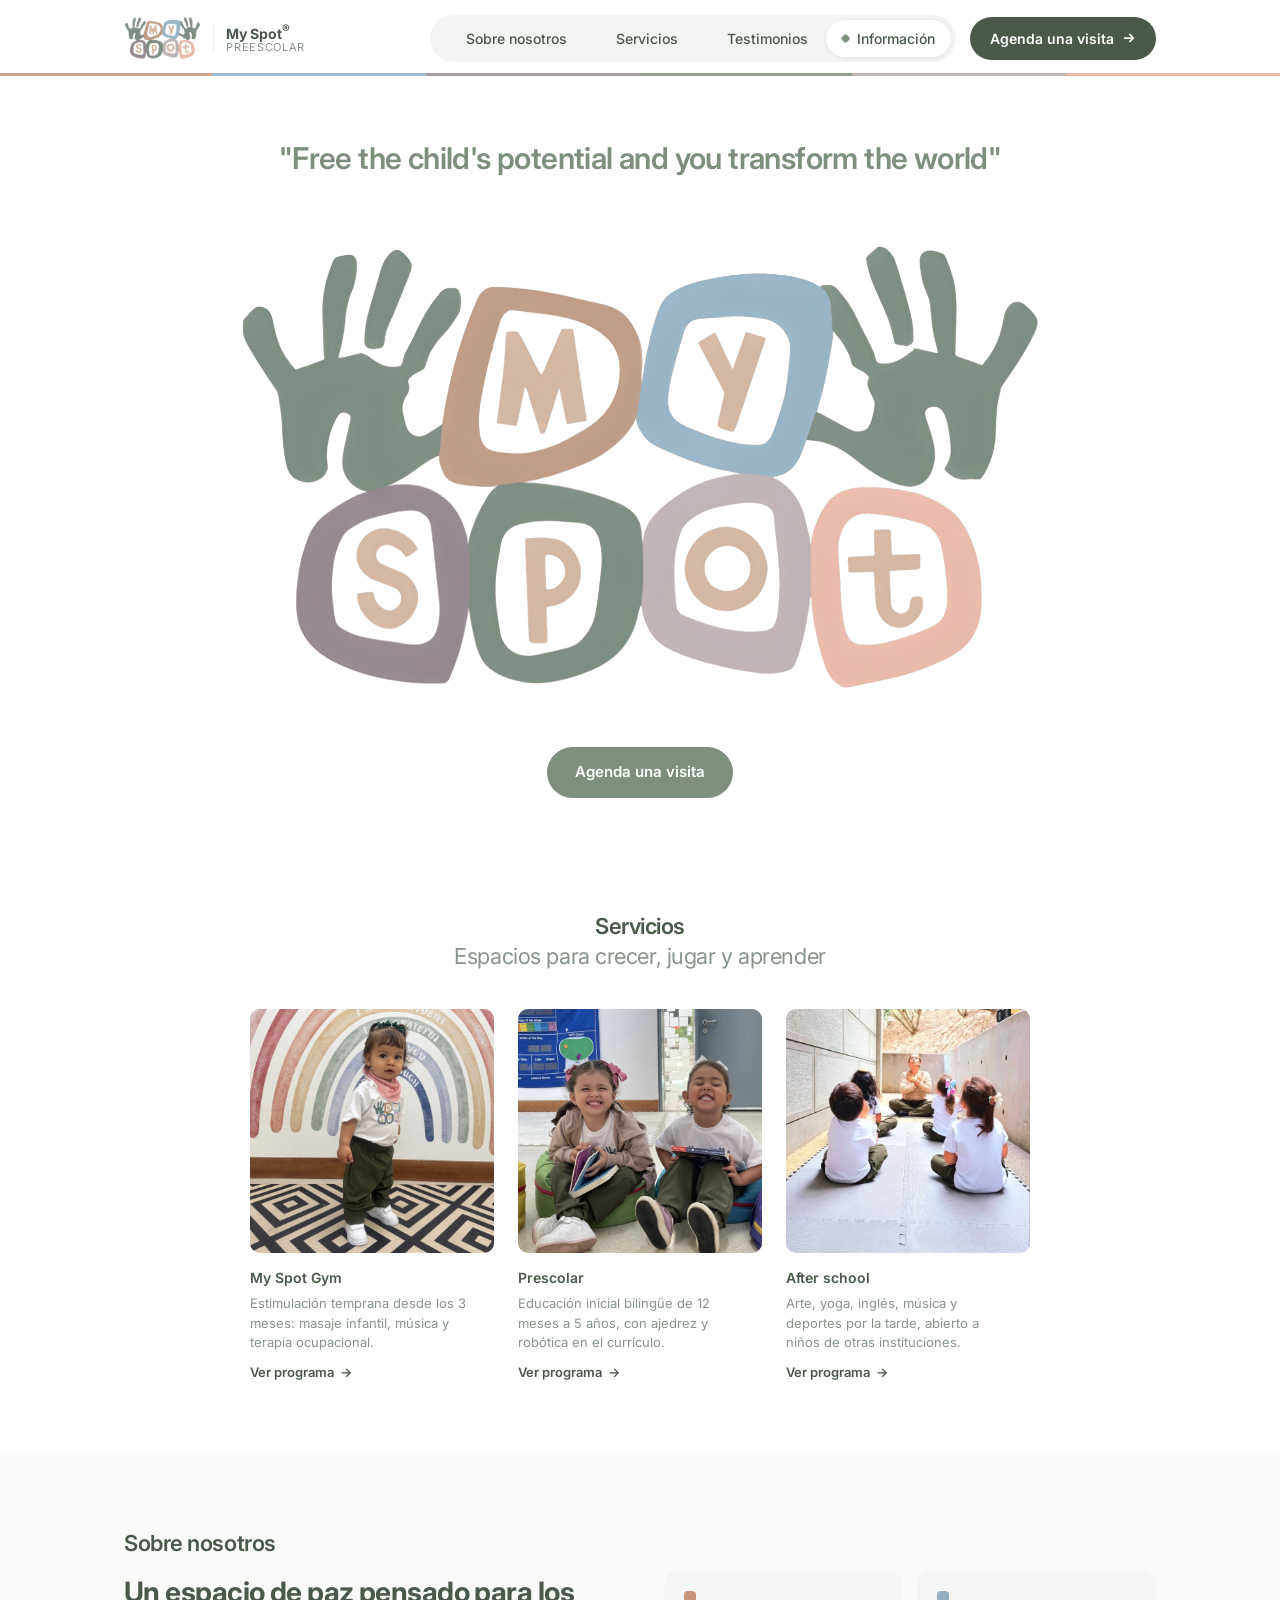
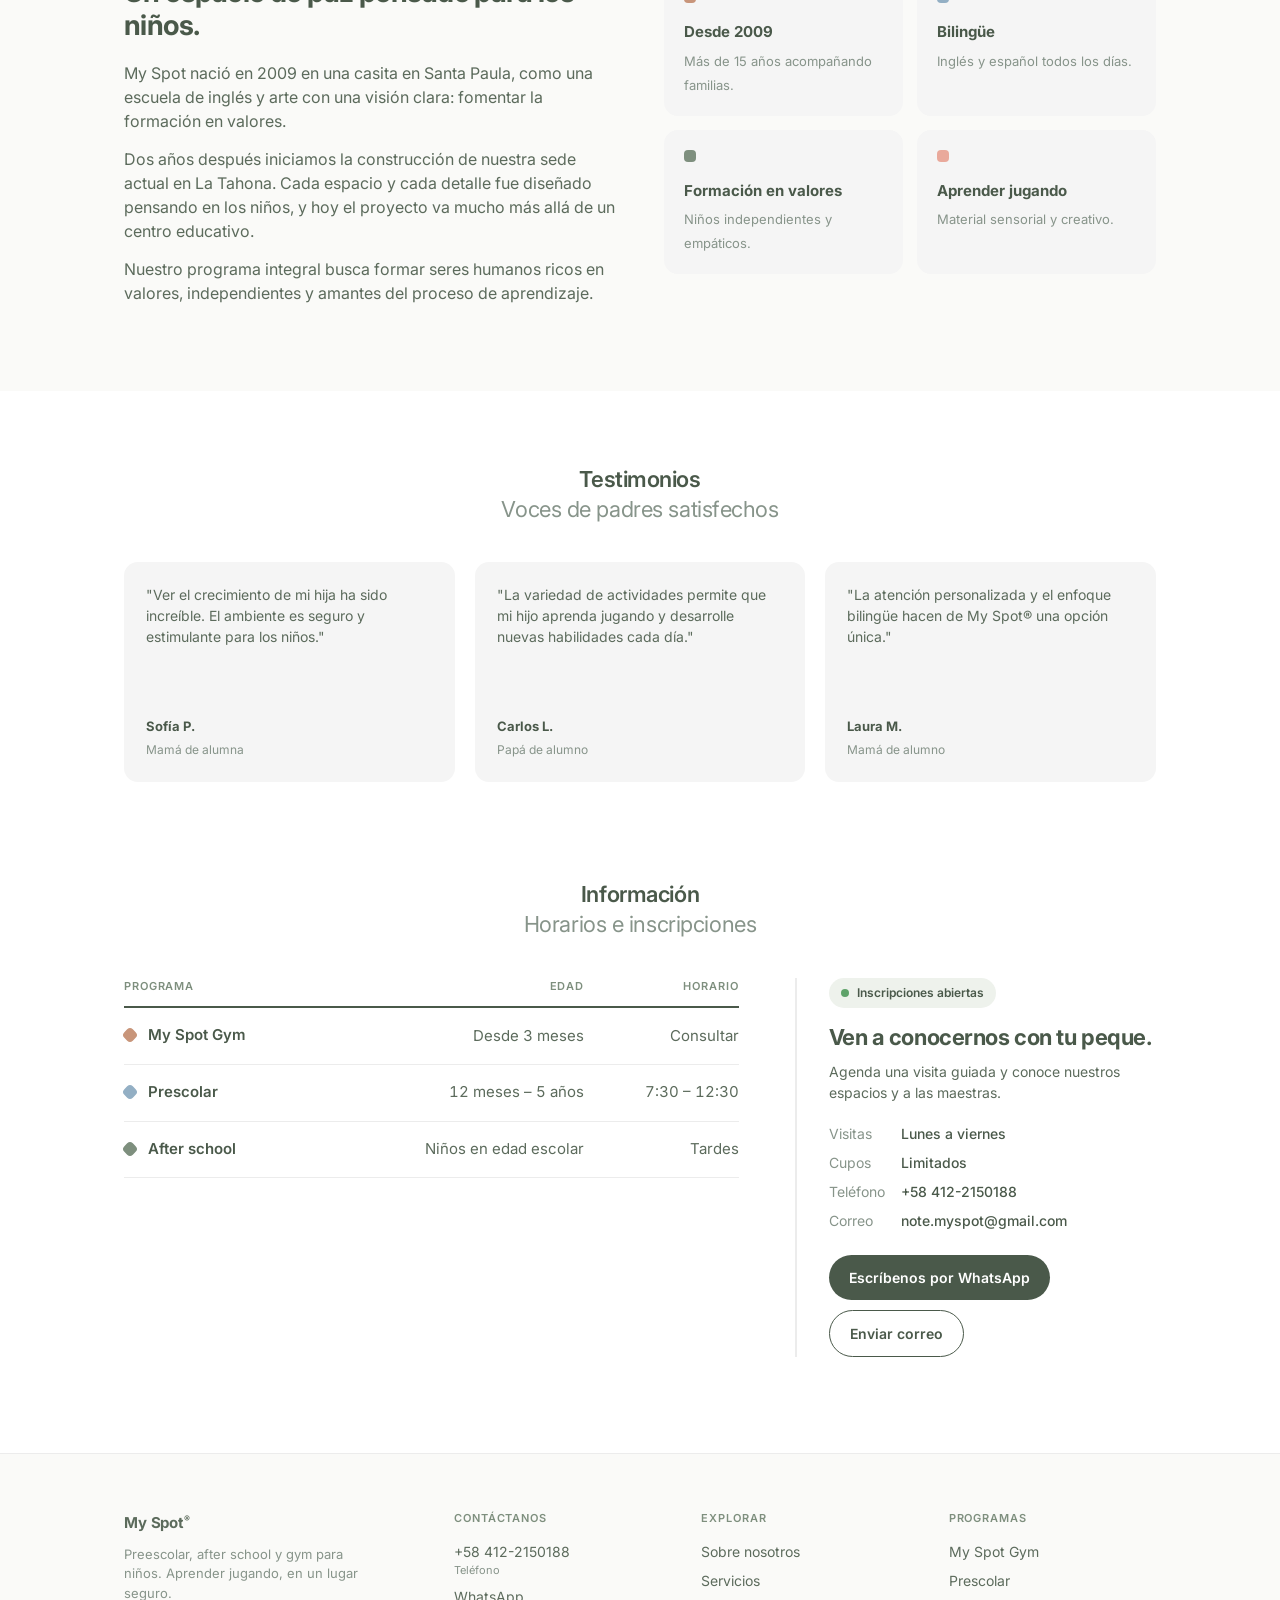
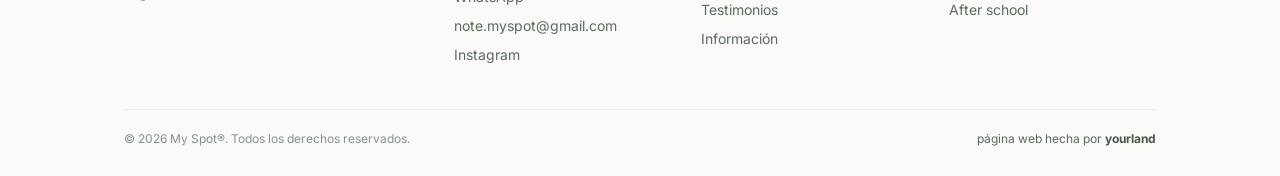
==== commit 0ca53ea2: "Páginas de servicios con el contenido de My Spot y estilos compartidos - gym.html, prescolar.html y " ====
--- a/index.html
+++ b/index.html
@@ -8,339 +8,7 @@
   <link rel="preconnect" href="https://fonts.googleapis.com" />
   <link rel="preconnect" href="https://fonts.gstatic.com" crossorigin />
   <link href="https://fonts.googleapis.com/css2?family=Inter:wght@400;500;600;700&family=Fredoka:wght@500;600&display=swap" rel="stylesheet" />
-  <style>
-    :root {
-      --sage: #7e8f7e;
-      --terracotta: #c8957a;
-      --blue: #93afc4;
-      --mauve: #9d8b97;
-      --peach: #e9a99b;
-      --taupe: #b9a9a6;
-      --ink: #4a594a;
-      --text: #5c6b5c;
-      --muted: #87948a;
-      --soft: #f5f5f5;
-      --line: #ececec;
-      --link: #4a594a;
-      --radius: 14px;
-      --max: 1080px;
-    }
-
-    * { box-sizing: border-box; margin: 0; padding: 0; }
-    html { scroll-behavior: smooth; }
-    body {
-      font-family: "Inter", system-ui, -apple-system, sans-serif;
-      color: var(--ink);
-      background: #fff;
-      line-height: 1.5;
-      -webkit-font-smoothing: antialiased;
-    }
-    img { display: block; max-width: 100%; }
-    a { color: inherit; text-decoration: none; }
-
-    .container { width: 100%; max-width: var(--max); margin: 0 auto; padding: 0 24px; }
-
-    /* ---------- Navbar ---------- */
-    .nav {
-      position: sticky; top: 0; z-index: 50;
-      background: rgba(255, 255, 255, 0.86);
-      backdrop-filter: saturate(160%) blur(12px);
-      -webkit-backdrop-filter: saturate(160%) blur(12px);
-      transition: box-shadow .3s, background .3s;
-    }
-    .nav::after {
-      /* franja con los colores del logo */
-      content: ""; position: absolute; left: 0; right: 0; bottom: 0; height: 3px;
-      background: linear-gradient(90deg,
-        var(--terracotta) 0 16.6%, var(--blue) 0 33.3%, var(--mauve) 0 50%,
-        var(--sage) 0 66.6%, var(--taupe) 0 83.3%, var(--peach) 0 100%);
-      opacity: .85;
-    }
-    .nav.scrolled { background: rgba(255, 255, 255, 0.96); box-shadow: 0 6px 24px rgba(74, 89, 74, .08); }
-    .nav .container { display: flex; align-items: center; justify-content: space-between; gap: 24px; height: 76px; transition: height .3s; }
-    .nav.scrolled .container { height: 64px; }
-
-    .brand { color: var(--ink); font-weight: 700; font-size: 15px; letter-spacing: -0.01em; }
-    .brand sup { font-size: 9px; }
-    .nav-brand { display: flex; align-items: center; gap: 12px; flex-shrink: 0; }
-    .nav-brand img { height: 44px; width: auto; transition: height .3s, transform .3s; }
-    .nav.scrolled .nav-brand img { height: 38px; }
-    .nav-brand:hover img { transform: rotate(-3deg) scale(1.04); }
-    .nav-brand .tag {
-      display: flex; flex-direction: column; line-height: 1.1; padding-left: 12px;
-      border-left: 1px solid var(--line);
-    }
-    .nav-brand .tag b { font-size: 14px; color: var(--ink); letter-spacing: -0.01em; }
-    .nav-brand .tag span { font-size: 11px; color: var(--muted); letter-spacing: .06em; text-transform: uppercase; }
-
-    .nav-menu { display: flex; align-items: center; gap: 14px; }
-    .nav-links {
-      display: flex; gap: 2px; list-style: none; padding: 5px;
-      background: #f3f5f2; border-radius: 999px;
-    }
-    .nav-links a {
-      --c: var(--sage);
-      display: flex; align-items: center; gap: 8px;
-      padding: 8px 16px; border-radius: 999px;
-      color: var(--ink); font-size: 14px; font-weight: 500;
-      transition: background .25s, color .25s;
-    }
-    .nav-links a::before {
-      content: ""; width: 7px; height: 7px; border-radius: 2px; background: var(--c);
-      transform: scale(0); transition: transform .25s;
-    }
-    .nav-links a:hover, .nav-links a.active { background: #fff; box-shadow: 0 1px 4px rgba(74, 89, 74, .12); }
-    .nav-links a:hover::before, .nav-links a.active::before { transform: scale(1) rotate(45deg); }
-    .nav-links a:focus-visible, .nav-cta:focus-visible, .menu-btn:focus-visible { outline: 2px solid var(--sage); outline-offset: 2px; }
-    .nav-links li:nth-child(1) a { --c: var(--terracotta); }
-    .nav-links li:nth-child(2) a { --c: var(--blue); }
-    .nav-links li:nth-child(3) a { --c: var(--peach); }
-    .nav-links li:nth-child(4) a { --c: var(--sage); }
-
-    .nav-cta {
-      display: inline-flex; align-items: center; gap: 8px;
-      padding: 11px 20px; border-radius: 999px;
-      background: var(--ink); color: #fff; font-size: 14px; font-weight: 600;
-      transition: background .25s, transform .25s;
-    }
-    .nav-cta svg { width: 14px; height: 14px; transition: transform .25s; }
-    .nav-cta:hover { background: var(--sage); transform: translateY(-1px); }
-    .nav-cta:hover svg { transform: translateX(3px); }
-    .nav-extra { display: none; }
-
-    .menu-btn {
-      display: none; cursor: pointer; flex-shrink: 0;
-      width: 44px; height: 44px; position: relative;
-      background: #f3f5f2; border: 0; border-radius: 14px;
-    }
-    .menu-btn span {
-      position: absolute; left: 13px; width: 18px; height: 2px; border-radius: 2px; background: var(--ink);
-      transition: transform .3s, opacity .3s, width .3s;
-    }
-    .menu-btn span:nth-child(1) { top: 15px; }
-    .menu-btn span:nth-child(2) { top: 21px; width: 12px; }
-    .menu-btn span:nth-child(3) { top: 27px; }
-    .menu-btn[aria-expanded="true"] { background: var(--ink); }
-    .menu-btn[aria-expanded="true"] span { background: #fff; }
-    .menu-btn[aria-expanded="true"] span:nth-child(1) { transform: translateY(6px) rotate(45deg); }
-    .menu-btn[aria-expanded="true"] span:nth-child(2) { opacity: 0; }
-    .menu-btn[aria-expanded="true"] span:nth-child(3) { transform: translateY(-6px) rotate(-45deg); }
-
-    /* ---------- Hero ---------- */
-    .hero { padding: 64px 0 40px; text-align: center; }
-    .quote {
-      color: var(--sage);
-      font-size: clamp(20px, 2.6vw, 30px);
-      font-weight: 600;
-      letter-spacing: -0.02em;
-      line-height: 1.25;
-    }
-    .quote small { display: block; margin-top: 8px; font-size: 13px; font-weight: 500; color: var(--muted); letter-spacing: 0; }
-    .logo-wrap { margin: 56px auto 0; max-width: 820px; }
-    .logo-wrap img { width: 100%; height: auto; animation: pop .8s cubic-bezier(.3,1.4,.5,1) both; }
-    @keyframes pop { from { opacity: 0; transform: scale(.85); } to { opacity: 1; transform: scale(1); } }
-    .hero .cta {
-      display: inline-block; margin-top: 48px; padding: 14px 28px; border-radius: 999px;
-      background: var(--sage); color: #fff; font-weight: 600; font-size: 15px;
-      transition: transform .2s, background .2s;
-    }
-    .hero .cta:hover { background: #6c7d6c; transform: translateY(-2px); }
-
-    /* ---------- Section heads ---------- */
-    section { scroll-margin-top: 72px; }
-    .section { padding: 72px 0; }
-    .section-head { text-align: center; margin-bottom: 40px; }
-    .section-head h2 { font-size: 22px; font-weight: 600; letter-spacing: -0.02em; }
-    .section-head p { font-size: 22px; color: var(--muted); letter-spacing: -0.02em; line-height: 1.2; }
-
-    /* ---------- About ---------- */
-    .about { display: grid; grid-template-columns: 1fr 1fr; gap: 48px; align-items: center; }
-    .about p { color: var(--text); font-size: 16px; margin-bottom: 14px; }
-    .about h3 { font-size: 28px; letter-spacing: -0.02em; line-height: 1.2; margin-bottom: 18px; }
-    .values { display: grid; grid-template-columns: 1fr 1fr; gap: 14px; }
-    .value { background: var(--soft); border-radius: var(--radius); padding: 20px; }
-    .value b { display: block; font-size: 15px; margin-bottom: 4px; }
-    .value span { font-size: 13px; color: var(--muted); }
-    .dot { width: 12px; height: 12px; border-radius: 4px; display: inline-block; margin-bottom: 12px; }
-
-    /* ---------- Services ---------- */
-    .services { display: grid; grid-template-columns: repeat(3, 1fr); gap: 24px; max-width: 780px; margin: 0 auto; }
-    .card .photo {
-      aspect-ratio: 1 / 1; border-radius: 10px; overflow: hidden; position: relative;
-      background: var(--soft);
-    }
-    .card .photo img { object-position: center 35%; position: relative; z-index: 1; width: 100%; height: 100%; object-fit: cover; transition: transform .5s; }
-    .card:hover .photo img { transform: scale(1.04); }
-    .card .photo .ph {
-      position: absolute; inset: 0; display: grid; place-items: center;
-      font-family: "Fredoka", sans-serif; font-size: 64px; color: #fff;
-    }
-    .card h3 { font-size: 14px; font-weight: 600; margin: 14px 0 6px; }
-    .card p { font-size: 13px; color: var(--muted); max-width: 220px; }
-
-    /* ---------- Testimonials ---------- */
-    .testimonials { display: grid; grid-template-columns: repeat(3, 1fr); gap: 20px; }
-    .t-card {
-      background: var(--soft); border-radius: var(--radius); padding: 22px;
-      min-height: 220px; display: flex; flex-direction: column; justify-content: space-between;
-      transition: transform .25s, box-shadow .25s;
-    }
-    .t-card:hover { transform: translateY(-4px); box-shadow: 0 10px 30px rgba(0,0,0,.06); }
-    .t-card blockquote { font-size: 14px; color: var(--text); }
-    .t-card .who b { display: block; font-size: 13px; }
-    .t-card .who span { font-size: 12px; color: var(--muted); }
-
-    /* ---------- Info ---------- */
-    .info { display: grid; grid-template-columns: 1.7fr 1fr; gap: 56px; align-items: start; }
-    .schedule { width: 100%; border-collapse: collapse; font-size: 15px; font-variant-numeric: tabular-nums; }
-    .schedule th {
-      text-align: left; font-size: 11px; font-weight: 600; text-transform: uppercase; letter-spacing: .08em;
-      color: var(--sage); padding: 0 0 12px; border-bottom: 2px solid var(--ink);
-    }
-    .schedule td { padding: 16px 0; border-bottom: 1px solid var(--line); color: var(--text); }
-    .schedule td:first-child { color: var(--ink); font-weight: 600; }
-    .schedule th:not(:first-child), .schedule td:not(:first-child) { text-align: right; }
-    .schedule tr:hover td { background: #fafaf8; }
-    .prog { display: inline-flex; align-items: center; gap: 12px; }
-    .prog i { width: 12px; height: 12px; border-radius: 4px; transform: rotate(45deg); flex-shrink: 0; }
-
-    .enroll { padding-left: 32px; border-left: 2px solid var(--line); }
-    .badge {
-      display: inline-flex; align-items: center; gap: 8px; font-size: 12px; font-weight: 600;
-      color: var(--ink); background: #eef2ec; padding: 6px 12px; border-radius: 999px;
-    }
-    .badge::before { content: ""; width: 8px; height: 8px; border-radius: 50%; background: #5fa36a; animation: blink 1.8s infinite; }
-    @keyframes blink { 50% { opacity: .3; } }
-    .enroll h3 { font-size: 22px; letter-spacing: -0.02em; line-height: 1.25; margin: 16px 0 10px; color: var(--ink); text-wrap: balance; }
-    .enroll p { font-size: 14px; color: var(--text); margin-bottom: 20px; }
-    .enroll dl { display: grid; grid-template-columns: auto 1fr; gap: 8px 16px; font-size: 14px; margin-bottom: 24px; }
-    .enroll dt { color: var(--muted); }
-    .enroll dd { color: var(--ink); font-weight: 500; overflow-wrap: anywhere; }
-    .enroll dd a:hover { text-decoration: underline; }
-    .enroll-actions { display: flex; flex-wrap: wrap; gap: 10px; }
-    .btn {
-      display: inline-flex; align-items: center; justify-content: center; gap: 8px;
-      padding: 12px 20px; border-radius: 999px; font-size: 14px; font-weight: 600;
-      transition: background .25s, color .25s, transform .25s;
-    }
-    .btn:hover { transform: translateY(-1px); }
-    .btn-dark { background: var(--ink); color: #fff; }
-    .btn-dark:hover { background: var(--sage); }
-    .btn-line { border: 1.5px solid var(--ink); color: var(--ink); }
-    .btn-line:hover { background: var(--ink); color: #fff; }
-
-    /* ---------- Footer ---------- */
-    footer { border-top: 1px solid var(--line); padding: 56px 0 28px; margin-top: 24px; background: #fafaf8; }
-    .footer-grid { display: grid; grid-template-columns: 1.4fr 1fr 1fr 1fr; gap: 40px; }
-    .footer-brand p { color: var(--muted); font-size: 13px; margin-top: 10px; max-width: 240px; }
-    .footer-grid h5 {
-      font-size: 11px; font-weight: 600; text-transform: uppercase; letter-spacing: .08em;
-      color: var(--sage); margin-bottom: 14px;
-    }
-    .footer-grid ul { list-style: none; font-size: 14px; display: grid; gap: 8px; }
-    .footer-grid li, .footer-grid a { color: var(--text); }
-    .footer-grid a:hover { color: var(--ink); text-decoration: underline; }
-    .footer-grid small { display: block; font-size: 11px; color: var(--muted); }
-    .footer-bottom {
-      margin-top: 44px; padding-top: 20px; border-top: 1px solid var(--line);
-      display: flex; justify-content: space-between; align-items: center; gap: 12px; flex-wrap: wrap;
-      font-size: 12px; color: var(--muted);
-    }
-    .credit { color: var(--text); }
-    .credit b { font-weight: 700; color: var(--ink); }
-    .credit:hover { text-decoration: underline; }
-
-    /* ---------- Reveal on scroll ---------- */
-    .reveal { opacity: 0; transform: translateY(24px); transition: opacity .7s ease, transform .7s ease; }
-    .reveal.in { opacity: 1; transform: none; }
-    @media (prefers-reduced-motion: reduce) {
-      .reveal { opacity: 1; transform: none; transition: none; }
-      .logo-wrap img { animation: none; }
-    }
-
-    /* =========================================================
-       TABLET  (≤ 1024px)
-       ========================================================= */
-    @media (max-width: 1024px) {
-      .nav-brand .tag { display: none; }
-      .nav-links a { padding: 8px 12px; font-size: 13px; }
-      .nav-cta { padding: 10px 16px; font-size: 13px; }
-      .hero { padding-top: 48px; }
-      .logo-wrap { max-width: 640px; margin-top: 40px; }
-      .services { gap: 16px; max-width: 620px; }
-      .about { gap: 32px; }
-      .about h3 { font-size: 24px; }
-      .testimonials { gap: 14px; }
-      .t-card { min-height: 200px; padding: 18px; }
-      .info { grid-template-columns: 1fr; gap: 48px; }
-      .enroll { padding-left: 0; border-left: 0; padding-top: 32px; border-top: 2px solid var(--line); }
-      .footer-grid { grid-template-columns: 1fr 1fr 1fr; gap: 32px; }
-      .footer-brand { grid-column: 1 / -1; }
-    }
-
-    /* =========================================================
-       PHONE  (≤ 640px)
-       ========================================================= */
-    @media (max-width: 640px) {
-      .container { padding: 0 16px; }
-      .nav .container, .nav.scrolled .container { height: 64px; }
-      .nav-brand img, .nav.scrolled .nav-brand img { height: 36px; }
-      .nav-brand .tag { display: flex; }
-      .menu-btn { display: block; }
-      .nav-menu {
-        position: absolute; top: 100%; left: 0; right: 0;
-        flex-direction: column; align-items: stretch; gap: 16px;
-        padding: 12px 16px 20px; background: #fff;
-        border-radius: 0 0 24px 24px; box-shadow: 0 24px 40px rgba(74, 89, 74, .14);
-        opacity: 0; visibility: hidden; transform: translateY(-8px);
-        transition: opacity .25s, transform .25s, visibility .25s;
-      }
-      .nav-menu.open { opacity: 1; visibility: visible; transform: none; }
-      .nav-links { flex-direction: column; gap: 0; padding: 0; background: none; border-radius: 0; }
-      .nav-links li { border-bottom: 1px solid var(--line); }
-      .nav-links a {
-        padding: 16px 4px; font-size: 18px; font-weight: 600; border-radius: 0; gap: 14px;
-      }
-      .nav-links a::before { width: 12px; height: 12px; border-radius: 4px; transform: none; }
-      .nav-links a::after { content: "→"; margin-left: auto; color: var(--muted); transition: transform .25s; }
-      .nav-links a:hover, .nav-links a.active { background: none; box-shadow: none; }
-      .nav-links a:hover::before, .nav-links a.active::before { transform: rotate(45deg); }
-      .nav-links a:hover::after { transform: translateX(4px); color: var(--ink); }
-      .nav-cta { justify-content: center; padding: 15px 20px; font-size: 15px; }
-      .nav-extra { display: block; text-align: center; font-size: 13px; color: var(--muted); }
-      .nav-extra a { color: var(--ink); font-weight: 600; }
-
-      .hero { padding: 32px 0 24px; }
-      .quote { font-size: 20px; }
-      .logo-wrap { margin-top: 28px; }
-      .hero .cta { margin-top: 32px; }
-
-      .section { padding: 48px 0; }
-      .section-head { text-align: left; margin-bottom: 24px; }
-      .section-head h2, .section-head p { font-size: 17px; }
-
-      .about, .services, .testimonials, .info { grid-template-columns: 1fr; }
-      .schedule thead { display: none; }
-      .schedule tr { display: grid; grid-template-columns: 1fr auto; padding: 14px 0; border-bottom: 1px solid var(--line); row-gap: 4px; }
-      .schedule tr:first-child { border-top: 2px solid var(--ink); }
-      .schedule td { padding: 0; border: 0; }
-      .schedule td:first-child { grid-column: 1 / -1; }
-      .schedule td:nth-child(2) { text-align: left; padding-left: 24px; font-size: 14px; color: var(--muted); }
-      .schedule td:nth-child(3) { font-size: 14px; }
-      .enroll-actions { flex-direction: column; }
-      .info { gap: 32px; }
-      .about h3 { font-size: 22px; }
-      .services { gap: 28px; }
-      .services { max-width: 290px; }
-      .card .photo { aspect-ratio: 1 / 1; }
-      .card p { max-width: none; }
-      .t-card { min-height: 170px; }
-
-      .footer-grid { grid-template-columns: 1fr 1fr; gap: 28px 16px; }
-      .footer-grid .contact { grid-column: 1 / -1; }
-      .footer-bottom { flex-direction: column; text-align: center; }
-    }
-  </style>
+  <link rel="stylesheet" href="styles.css" />
 </head>
 <body>
 
@@ -361,7 +29,7 @@
           <li><a href="#testimonios">Testimonios</a></li>
           <li><a href="#informacion">Información</a></li>
         </ul>
-        <a href="#informacion" class="nav-cta">Agenda una visita
+        <a href="https://wa.me/584122150188?text=%C2%A1Hola%20My%20Spot%21%20%F0%9F%91%8B%20Me%20gustar%C3%ADa%20agendar%20una%20visita%20guiada%20para%20conocer%20el%20preescolar.%20%C2%BFQu%C3%A9%20d%C3%ADas%20y%20horarios%20tienen%20disponibles%3F" target="_blank" rel="noopener" class="nav-cta">Agenda una visita
           <svg viewBox="0 0 16 16" fill="none" aria-hidden="true"><path d="M3 8h10M9 4l4 4-4 4" stroke="currentColor" stroke-width="2" stroke-linecap="round" stroke-linejoin="round"/></svg>
         </a>
         <p class="nav-extra">¿Dudas? Llámanos al <a href="tel:+584122150188">+58 412-2150188</a></p>
@@ -382,7 +50,7 @@
           <img src="img/logo.png" alt="My Spot" width="1590" height="903" />
         </div>
 
-        <a href="#informacion" class="cta reveal">Agenda una visita</a>
+        <a href="https://wa.me/584122150188?text=%C2%A1Hola%20My%20Spot%21%20%F0%9F%91%8B%20Me%20gustar%C3%ADa%20agendar%20una%20visita%20guiada%20para%20conocer%20el%20preescolar.%20%C2%BFQu%C3%A9%20d%C3%ADas%20y%20horarios%20tienen%20disponibles%3F" target="_blank" rel="noopener" class="cta reveal">Agenda una visita</a>
       </div>
     </section>
 
@@ -395,33 +63,35 @@
         </div>
 
         <div class="services">
-          <article class="card reveal">
+          <a class="card reveal" href="gym.html">
             <div class="photo" style="background:#e9d6cc">
-              <!-- Reemplaza el src por tu foto: img/prescolar.jpg -->
-              <img src="img/prescolar.jpg" alt="Niña de My Spot frente al mural del arcoíris" onerror="this.remove()" />
+              <img src="img/gym.jpg" alt="Niña de My Spot frente al mural del arcoíris" onerror="this.remove()" />
               <div class="ph">🧸</div>
             </div>
+            <h3>My Spot Gym</h3>
+            <p>Estimulación temprana desde los 3 meses: masaje infantil, música y terapia ocupacional.</p>
+            <span class="more">Ver programa</span>
+          </a>
+
+          <a class="card reveal" href="prescolar.html">
+            <div class="photo" style="background:#d3dfe8">
+              <img src="img/prescolar.jpg" alt="Dos niñas sonriendo con sus libros" onerror="this.remove()" />
+              <div class="ph">📚</div>
+            </div>
             <h3>Prescolar</h3>
-            <p>Educación inicial bilingüe basada en el juego, la exploración y la autonomía, para niños de 1 a 5 años.</p>
-          </article>
-
-          <article class="card reveal">
-            <div class="photo" style="background:#d3dfe8">
-              <img src="img/after-school.jpg" alt="Dos niñas sonriendo con sus libros" onerror="this.remove()" />
-              <div class="ph">📚</div>
+            <p>Educación inicial bilingüe de 12 meses a 5 años, con ajedrez y robótica en el currículo.</p>
+            <span class="more">Ver programa</span>
+          </a>
+
+          <a class="card reveal" href="after-school.html">
+            <div class="photo" style="background:#dcd3e0">
+              <img src="img/after-school.jpg" alt="Niños haciendo yoga con su maestra" onerror="this.remove()" />
+              <div class="ph">🤸</div>
             </div>
             <h3>After school</h3>
-            <p>Fomenta el pensamiento lógico, la concentración y la resolución de problemas para niños desde 3 años.</p>
-          </article>
-
-          <article class="card reveal">
-            <div class="photo" style="background:#dcd3e0">
-              <img src="img/gym.jpg" alt="Niños haciendo yoga con su maestra" onerror="this.remove()" />
-              <div class="ph">🤸</div>
-            </div>
-            <h3>My Spot Gym</h3>
-            <p>Arte, yoga, inglés, música y deportes por las tardes para enriquecer el aprendizaje integral.</p>
-          </article>
+            <p>Arte, yoga, inglés, música y deportes por la tarde, abierto a niños de otras instituciones.</p>
+            <span class="more">Ver programa</span>
+          </a>
         </div>
       </div>
     </section>
@@ -433,14 +103,15 @@
           <div class="section-head" style="text-align:left;margin-bottom:16px">
             <h2>Sobre nosotros</h2>
           </div>
-          <h3>Un lugar donde cada niño encuentra su espacio.</h3>
-          <p>En My Spot acompañamos a los más pequeños en sus primeros años con amor, respeto y una metodología inspirada en Montessori.</p>
-          <p>Creemos que cada niño aprende a su ritmo. Por eso diseñamos ambientes preparados, grupos reducidos y un equipo de maestras bilingües comprometidas con su desarrollo.</p>
+          <h3>Un espacio de paz pensado para los niños.</h3>
+          <p>My Spot nació en 2009 en una casita en Santa Paula, como una escuela de inglés y arte con una visión clara: fomentar la formación en valores.</p>
+          <p>Dos años después iniciamos la construcción de nuestra sede actual en La Tahona. Cada espacio y cada detalle fue diseñado pensando en los niños, y hoy el proyecto va mucho más allá de un centro educativo.</p>
+          <p>Nuestro programa integral busca formar seres humanos ricos en valores, independientes y amantes del proceso de aprendizaje.</p>
         </div>
         <div class="values reveal">
-          <div class="value"><i class="dot" style="background:var(--terracotta)"></i><b>Ambiente seguro</b><span>Espacios cuidados y supervisados.</span></div>
+          <div class="value"><i class="dot" style="background:var(--terracotta)"></i><b>Desde 2009</b><span>Más de 15 años acompañando familias.</span></div>
           <div class="value"><i class="dot" style="background:var(--blue)"></i><b>Bilingüe</b><span>Inglés y español todos los días.</span></div>
-          <div class="value"><i class="dot" style="background:var(--sage)"></i><b>Grupos pequeños</b><span>Atención personalizada.</span></div>
+          <div class="value"><i class="dot" style="background:var(--sage)"></i><b>Formación en valores</b><span>Niños independientes y empáticos.</span></div>
           <div class="value"><i class="dot" style="background:var(--peach)"></i><b>Aprender jugando</b><span>Material sensorial y creativo.</span></div>
         </div>
       </div>
@@ -486,10 +157,9 @@
                 <tr><th>Programa</th><th>Edad</th><th>Horario</th></tr>
               </thead>
               <tbody>
-                <tr><td><span class="prog"><i style="background:var(--terracotta)"></i>Maternal</span></td><td>1 – 2 años</td><td>7:30 – 12:30</td></tr>
-                <tr><td><span class="prog"><i style="background:var(--blue)"></i>Prescolar</span></td><td>3 – 5 años</td><td>7:30 – 12:30</td></tr>
-                <tr><td><span class="prog"><i style="background:var(--peach)"></i>After school</span></td><td>3+ años</td><td>12:30 – 17:00</td></tr>
-                <tr><td><span class="prog"><i style="background:var(--sage)"></i>My Spot Gym</span></td><td>3+ años</td><td>15:00 – 18:00</td></tr>
+                <tr><td><a class="prog" href="gym.html"><i style="background:var(--terracotta)"></i>My Spot Gym</a></td><td>Desde 3 meses</td><td>Consultar</td></tr>
+                <tr><td><a class="prog" href="prescolar.html"><i style="background:var(--blue)"></i>Prescolar</a></td><td>12 meses – 5 años</td><td>7:30 – 12:30</td></tr>
+                <tr><td><a class="prog" href="after-school.html"><i style="background:var(--sage)"></i>After school</a></td><td>Niños en edad escolar</td><td>Tardes</td></tr>
               </tbody>
             </table>
           </div>
@@ -505,7 +175,7 @@
               <dt>Correo</dt><dd><a href="mailto:note.myspot@gmail.com">note.myspot@gmail.com</a></dd>
             </dl>
             <div class="enroll-actions">
-              <a class="btn btn-dark" href="https://wa.me/584122150188" target="_blank" rel="noopener">Escríbenos por WhatsApp</a>
+              <a class="btn btn-dark" href="https://wa.me/584122150188?text=%C2%A1Hola%20My%20Spot%21%20%F0%9F%91%8B%20Me%20gustar%C3%ADa%20agendar%20una%20visita%20guiada%20para%20conocer%20el%20preescolar.%20%C2%BFQu%C3%A9%20d%C3%ADas%20y%20horarios%20tienen%20disponibles%3F" target="_blank" rel="noopener">Escríbenos por WhatsApp</a>
               <a class="btn btn-line" href="mailto:note.myspot@gmail.com">Enviar correo</a>
             </div>
           </div>
@@ -526,7 +196,7 @@
           <h5>Contáctanos</h5>
           <ul>
             <li><a href="tel:+584122150188">+58 412-2150188</a><small>Teléfono</small></li>
-            <li><a href="https://wa.me/584122150188" target="_blank" rel="noopener">WhatsApp</a></li>
+            <li><a href="https://wa.me/584122150188?text=%C2%A1Hola%20My%20Spot%21%20%F0%9F%91%8B%20Me%20gustar%C3%ADa%20recibir%20m%C3%A1s%20informaci%C3%B3n%20sobre%20sus%20programas." target="_blank" rel="noopener">WhatsApp</a></li>
             <li><a href="mailto:note.myspot@gmail.com">note.myspot@gmail.com</a></li>
             <li><a href="https://instagram.com/" target="_blank" rel="noopener">Instagram</a></li>
           </ul>
@@ -543,9 +213,9 @@
         <div>
           <h5>Programas</h5>
           <ul>
-            <li>Prescolar</li>
-            <li>After school</li>
-            <li>My Spot Gym</li>
+            <li><a href="gym.html">My Spot Gym</a></li>
+            <li><a href="prescolar.html">Prescolar</a></li>
+            <li><a href="after-school.html">After school</a></li>
           </ul>
         </div>
       </div>
@@ -556,43 +226,6 @@
     </div>
   </footer>
 
-  <script>
-    // Año del footer
-    document.getElementById('year').textContent = new Date().getFullYear();
-
-    // Borde del navbar al hacer scroll
-    const nav = document.getElementById('nav');
-    const onScroll = () => nav.classList.toggle('scrolled', window.scrollY > 8);
-    window.addEventListener('scroll', onScroll, { passive: true });
-    onScroll();
-
-    // Menú móvil
-    const btn = document.getElementById('menuBtn');
-    const menu = document.getElementById('navMenu');
-    const setMenu = open => {
-      menu.classList.toggle('open', open);
-      btn.setAttribute('aria-expanded', open);
-      btn.setAttribute('aria-label', open ? 'Cerrar menú' : 'Abrir menú');
-    };
-    btn.addEventListener('click', () => setMenu(!menu.classList.contains('open')));
-    menu.querySelectorAll('a').forEach(a => a.addEventListener('click', () => setMenu(false)));
-    document.addEventListener('keydown', e => { if (e.key === 'Escape') setMenu(false); });
-
-    // Resaltar la sección visible en el menú
-    const navLinks = [...document.querySelectorAll('.nav-links a')];
-    const spy = new IntersectionObserver(entries => {
-      entries.forEach(e => {
-        if (!e.isIntersecting) return;
-        navLinks.forEach(a => a.classList.toggle('active', a.getAttribute('href') === '#' + e.target.id));
-      });
-    }, { rootMargin: '-45% 0px -50% 0px' });
-    navLinks.forEach(a => { const sec = document.querySelector(a.getAttribute('href')); if (sec) spy.observe(sec); });
-
-    // Animación de aparición
-    const io = new IntersectionObserver(entries => {
-      entries.forEach(e => { if (e.isIntersecting) { e.target.classList.add('in'); io.unobserve(e.target); } });
-    }, { threshold: 0.12 });
-    document.querySelectorAll('.reveal').forEach(el => io.observe(el));
-  </script>
+  <script src="script.js"></script>
 </body>
 </html>
--- a/styles.css
+++ b/styles.css
@@ -0,0 +1,438 @@
+/* My Spot® — estilos compartidos */
+:root {
+  --sage: #7e8f7e;
+  --terracotta: #c8957a;
+  --blue: #93afc4;
+  --mauve: #9d8b97;
+  --peach: #e9a99b;
+  --taupe: #b9a9a6;
+  --ink: #4a594a;
+  --text: #5c6b5c;
+  --muted: #87948a;
+  --soft: #f5f5f5;
+  --line: #ececec;
+  --link: #4a594a;
+  --radius: 14px;
+  --max: 1080px;
+}
+
+* { box-sizing: border-box; margin: 0; padding: 0; }
+html { scroll-behavior: smooth; }
+body {
+  font-family: "Inter", system-ui, -apple-system, sans-serif;
+  color: var(--ink);
+  background: #fff;
+  line-height: 1.5;
+  -webkit-font-smoothing: antialiased;
+}
+img { display: block; max-width: 100%; }
+a { color: inherit; text-decoration: none; }
+
+.container { width: 100%; max-width: var(--max); margin: 0 auto; padding: 0 24px; }
+
+/* ---------- Navbar ---------- */
+.nav {
+  position: sticky; top: 0; z-index: 50;
+  background: rgba(255, 255, 255, 0.86);
+  backdrop-filter: saturate(160%) blur(12px);
+  -webkit-backdrop-filter: saturate(160%) blur(12px);
+  transition: box-shadow .3s, background .3s;
+}
+.nav::after {
+  /* franja con los colores del logo */
+  content: ""; position: absolute; left: 0; right: 0; bottom: 0; height: 3px;
+  background: linear-gradient(90deg,
+    var(--terracotta) 0 16.6%, var(--blue) 0 33.3%, var(--mauve) 0 50%,
+    var(--sage) 0 66.6%, var(--taupe) 0 83.3%, var(--peach) 0 100%);
+  opacity: .85;
+}
+.nav.scrolled { background: rgba(255, 255, 255, 0.96); box-shadow: 0 6px 24px rgba(74, 89, 74, .08); }
+.nav .container { display: flex; align-items: center; justify-content: space-between; gap: 24px; height: 76px; transition: height .3s; }
+.nav.scrolled .container { height: 64px; }
+
+.brand { color: var(--ink); font-weight: 700; font-size: 15px; letter-spacing: -0.01em; }
+.brand sup { font-size: 9px; }
+.nav-brand { display: flex; align-items: center; gap: 12px; flex-shrink: 0; }
+.nav-brand img { height: 44px; width: auto; transition: height .3s, transform .3s; }
+.nav.scrolled .nav-brand img { height: 38px; }
+.nav-brand:hover img { transform: rotate(-3deg) scale(1.04); }
+.nav-brand .tag {
+  display: flex; flex-direction: column; line-height: 1.1; padding-left: 12px;
+  border-left: 1px solid var(--line);
+}
+.nav-brand .tag b { font-size: 14px; color: var(--ink); letter-spacing: -0.01em; }
+.nav-brand .tag span { font-size: 11px; color: var(--muted); letter-spacing: .06em; text-transform: uppercase; }
+
+.nav-menu { display: flex; align-items: center; gap: 14px; }
+.nav-links {
+  display: flex; gap: 2px; list-style: none; padding: 5px;
+  background: #f3f5f2; border-radius: 999px;
+}
+.nav-links a {
+  --c: var(--sage);
+  display: flex; align-items: center; gap: 8px;
+  padding: 8px 16px; border-radius: 999px;
+  color: var(--ink); font-size: 14px; font-weight: 500;
+  transition: background .25s, color .25s;
+}
+.nav-links a::before {
+  content: ""; width: 7px; height: 7px; border-radius: 2px; background: var(--c);
+  transform: scale(0); transition: transform .25s;
+}
+.nav-links a:hover, .nav-links a.active { background: #fff; box-shadow: 0 1px 4px rgba(74, 89, 74, .12); }
+.nav-links a:hover::before, .nav-links a.active::before { transform: scale(1) rotate(45deg); }
+.nav-links a:focus-visible, .nav-cta:focus-visible, .menu-btn:focus-visible { outline: 2px solid var(--sage); outline-offset: 2px; }
+.nav-links li:nth-child(1) a { --c: var(--terracotta); }
+.nav-links li:nth-child(2) a { --c: var(--blue); }
+.nav-links li:nth-child(3) a { --c: var(--peach); }
+.nav-links li:nth-child(4) a { --c: var(--sage); }
+
+.nav-cta {
+  display: inline-flex; align-items: center; gap: 8px;
+  padding: 11px 20px; border-radius: 999px;
+  background: var(--ink); color: #fff; font-size: 14px; font-weight: 600;
+  transition: background .25s, transform .25s;
+}
+.nav-cta svg { width: 14px; height: 14px; transition: transform .25s; }
+.nav-cta:hover { background: var(--sage); transform: translateY(-1px); }
+.nav-cta:hover svg { transform: translateX(3px); }
+.nav-extra { display: none; }
+
+.menu-btn {
+  display: none; cursor: pointer; flex-shrink: 0;
+  width: 44px; height: 44px; position: relative;
+  background: #f3f5f2; border: 0; border-radius: 14px;
+}
+.menu-btn span {
+  position: absolute; left: 13px; width: 18px; height: 2px; border-radius: 2px; background: var(--ink);
+  transition: transform .3s, opacity .3s, width .3s;
+}
+.menu-btn span:nth-child(1) { top: 15px; }
+.menu-btn span:nth-child(2) { top: 21px; width: 12px; }
+.menu-btn span:nth-child(3) { top: 27px; }
+.menu-btn[aria-expanded="true"] { background: var(--ink); }
+.menu-btn[aria-expanded="true"] span { background: #fff; }
+.menu-btn[aria-expanded="true"] span:nth-child(1) { transform: translateY(6px) rotate(45deg); }
+.menu-btn[aria-expanded="true"] span:nth-child(2) { opacity: 0; }
+.menu-btn[aria-expanded="true"] span:nth-child(3) { transform: translateY(-6px) rotate(-45deg); }
+
+/* ---------- Hero ---------- */
+.hero { padding: 64px 0 40px; text-align: center; }
+.quote {
+  color: var(--sage);
+  font-size: clamp(20px, 2.6vw, 30px);
+  font-weight: 600;
+  letter-spacing: -0.02em;
+  line-height: 1.25;
+}
+.quote small { display: block; margin-top: 8px; font-size: 13px; font-weight: 500; color: var(--muted); letter-spacing: 0; }
+.logo-wrap { margin: 56px auto 0; max-width: 820px; }
+.logo-wrap img { width: 100%; height: auto; animation: pop .8s cubic-bezier(.3,1.4,.5,1) both; }
+@keyframes pop { from { opacity: 0; transform: scale(.85); } to { opacity: 1; transform: scale(1); } }
+.hero .cta {
+  display: inline-block; margin-top: 48px; padding: 14px 28px; border-radius: 999px;
+  background: var(--sage); color: #fff; font-weight: 600; font-size: 15px;
+  transition: transform .2s, background .2s;
+}
+.hero .cta:hover { background: #6c7d6c; transform: translateY(-2px); }
+
+/* ---------- Section heads ---------- */
+section { scroll-margin-top: 72px; }
+.section { padding: 72px 0; }
+.section-head { text-align: center; margin-bottom: 40px; }
+.section-head h2 { font-size: 22px; font-weight: 600; letter-spacing: -0.02em; }
+.section-head p { font-size: 22px; color: var(--muted); letter-spacing: -0.02em; line-height: 1.2; }
+
+/* ---------- About ---------- */
+.about { display: grid; grid-template-columns: 1fr 1fr; gap: 48px; align-items: center; }
+.about p { color: var(--text); font-size: 16px; margin-bottom: 14px; }
+.about h3 { font-size: 28px; letter-spacing: -0.02em; line-height: 1.2; margin-bottom: 18px; }
+.values { display: grid; grid-template-columns: 1fr 1fr; gap: 14px; }
+.value { background: var(--soft); border-radius: var(--radius); padding: 20px; }
+.value b { display: block; font-size: 15px; margin-bottom: 4px; }
+.value span { font-size: 13px; color: var(--muted); }
+.dot { width: 12px; height: 12px; border-radius: 4px; display: inline-block; margin-bottom: 12px; }
+
+/* ---------- Services ---------- */
+.services { display: grid; grid-template-columns: repeat(3, 1fr); gap: 24px; max-width: 780px; margin: 0 auto; }
+.card .photo {
+  aspect-ratio: 1 / 1; border-radius: 10px; overflow: hidden; position: relative;
+  background: var(--soft);
+}
+.card .photo img { object-position: center 35%; position: relative; z-index: 1; width: 100%; height: 100%; object-fit: cover; transition: transform .5s; }
+.card:hover .photo img { transform: scale(1.04); }
+.card .photo .ph {
+  position: absolute; inset: 0; display: grid; place-items: center;
+  font-family: "Fredoka", sans-serif; font-size: 64px; color: #fff;
+}
+.card h3 { font-size: 14px; font-weight: 600; margin: 14px 0 6px; }
+.card p { font-size: 13px; color: var(--muted); max-width: 220px; }
+
+/* ---------- Testimonials ---------- */
+.testimonials { display: grid; grid-template-columns: repeat(3, 1fr); gap: 20px; }
+.t-card {
+  background: var(--soft); border-radius: var(--radius); padding: 22px;
+  min-height: 220px; display: flex; flex-direction: column; justify-content: space-between;
+  transition: transform .25s, box-shadow .25s;
+}
+.t-card:hover { transform: translateY(-4px); box-shadow: 0 10px 30px rgba(0,0,0,.06); }
+.t-card blockquote { font-size: 14px; color: var(--text); }
+.t-card .who b { display: block; font-size: 13px; }
+.t-card .who span { font-size: 12px; color: var(--muted); }
+
+/* ---------- Info ---------- */
+.info { display: grid; grid-template-columns: 1.7fr 1fr; gap: 56px; align-items: start; }
+.schedule { width: 100%; border-collapse: collapse; font-size: 15px; font-variant-numeric: tabular-nums; }
+.schedule th {
+  text-align: left; font-size: 11px; font-weight: 600; text-transform: uppercase; letter-spacing: .08em;
+  color: var(--sage); padding: 0 0 12px; border-bottom: 2px solid var(--ink);
+}
+.schedule td { padding: 16px 0; border-bottom: 1px solid var(--line); color: var(--text); }
+.schedule td:first-child { color: var(--ink); font-weight: 600; }
+.schedule th:not(:first-child), .schedule td:not(:first-child) { text-align: right; }
+.schedule tr:hover td { background: #fafaf8; }
+.prog { display: inline-flex; align-items: center; gap: 12px; }
+.prog i { width: 12px; height: 12px; border-radius: 4px; transform: rotate(45deg); flex-shrink: 0; }
+
+.enroll { padding-left: 32px; border-left: 2px solid var(--line); }
+.badge {
+  display: inline-flex; align-items: center; gap: 8px; font-size: 12px; font-weight: 600;
+  color: var(--ink); background: #eef2ec; padding: 6px 12px; border-radius: 999px;
+}
+.badge::before { content: ""; width: 8px; height: 8px; border-radius: 50%; background: #5fa36a; animation: blink 1.8s infinite; }
+@keyframes blink { 50% { opacity: .3; } }
+.enroll h3 { font-size: 22px; letter-spacing: -0.02em; line-height: 1.25; margin: 16px 0 10px; color: var(--ink); text-wrap: balance; }
+.enroll p { font-size: 14px; color: var(--text); margin-bottom: 20px; }
+.enroll dl { display: grid; grid-template-columns: auto 1fr; gap: 8px 16px; font-size: 14px; margin-bottom: 24px; }
+.enroll dt { color: var(--muted); }
+.enroll dd { color: var(--ink); font-weight: 500; overflow-wrap: anywhere; }
+.enroll dd a:hover { text-decoration: underline; }
+.enroll-actions { display: flex; flex-wrap: wrap; gap: 10px; }
+.btn {
+  display: inline-flex; align-items: center; justify-content: center; gap: 8px;
+  padding: 12px 20px; border-radius: 999px; font-size: 14px; font-weight: 600;
+  transition: background .25s, color .25s, transform .25s;
+}
+.btn:hover { transform: translateY(-1px); }
+.btn-dark { background: var(--ink); color: #fff; }
+.btn-dark:hover { background: var(--sage); }
+.btn-line { border: 1.5px solid var(--ink); color: var(--ink); }
+.btn-line:hover { background: var(--ink); color: #fff; }
+
+/* ---------- Footer ---------- */
+footer { border-top: 1px solid var(--line); padding: 56px 0 28px; margin-top: 24px; background: #fafaf8; }
+.footer-grid { display: grid; grid-template-columns: 1.4fr 1fr 1fr 1fr; gap: 40px; }
+.footer-brand p { color: var(--muted); font-size: 13px; margin-top: 10px; max-width: 240px; }
+.footer-grid h5 {
+  font-size: 11px; font-weight: 600; text-transform: uppercase; letter-spacing: .08em;
+  color: var(--sage); margin-bottom: 14px;
+}
+.footer-grid ul { list-style: none; font-size: 14px; display: grid; gap: 8px; }
+.footer-grid li, .footer-grid a { color: var(--text); }
+.footer-grid a:hover { color: var(--ink); text-decoration: underline; }
+.footer-grid small { display: block; font-size: 11px; color: var(--muted); }
+.footer-bottom {
+  margin-top: 44px; padding-top: 20px; border-top: 1px solid var(--line);
+  display: flex; justify-content: space-between; align-items: center; gap: 12px; flex-wrap: wrap;
+  font-size: 12px; color: var(--muted);
+}
+.credit { color: var(--text); }
+.credit b { font-weight: 700; color: var(--ink); }
+.credit:hover { text-decoration: underline; }
+
+/* ---------- Reveal on scroll ---------- */
+.reveal { opacity: 0; transform: translateY(24px); transition: opacity .7s ease, transform .7s ease; }
+.reveal.in { opacity: 1; transform: none; }
+@media (prefers-reduced-motion: reduce) {
+  .reveal { opacity: 1; transform: none; transition: none; }
+  .logo-wrap img { animation: none; }
+}
+
+/* =========================================================
+   TABLET  (≤ 1024px)
+   ========================================================= */
+@media (max-width: 1024px) {
+  .nav-brand .tag { display: none; }
+  .nav-links a { padding: 8px 12px; font-size: 13px; }
+  .nav-cta { padding: 10px 16px; font-size: 13px; }
+  .hero { padding-top: 48px; }
+  .logo-wrap { max-width: 640px; margin-top: 40px; }
+  .services { gap: 16px; max-width: 620px; }
+  .about { gap: 32px; }
+  .about h3 { font-size: 24px; }
+  .testimonials { gap: 14px; }
+  .t-card { min-height: 200px; padding: 18px; }
+  .info { grid-template-columns: 1fr; gap: 48px; }
+  .enroll { padding-left: 0; border-left: 0; padding-top: 32px; border-top: 2px solid var(--line); }
+  .footer-grid { grid-template-columns: 1fr 1fr 1fr; gap: 32px; }
+  .footer-brand { grid-column: 1 / -1; }
+}
+
+/* =========================================================
+   PHONE  (≤ 640px)
+   ========================================================= */
+@media (max-width: 640px) {
+  .container { padding: 0 16px; }
+  .nav .container, .nav.scrolled .container { height: 64px; }
+  .nav-brand img, .nav.scrolled .nav-brand img { height: 36px; }
+  .nav-brand .tag { display: flex; }
+  .menu-btn { display: block; }
+  .nav-menu {
+    position: absolute; top: 100%; left: 0; right: 0;
+    flex-direction: column; align-items: stretch; gap: 16px;
+    padding: 12px 16px 20px; background: #fff;
+    border-radius: 0 0 24px 24px; box-shadow: 0 24px 40px rgba(74, 89, 74, .14);
+    opacity: 0; visibility: hidden; transform: translateY(-8px);
+    transition: opacity .25s, transform .25s, visibility .25s;
+  }
+  .nav-menu.open { opacity: 1; visibility: visible; transform: none; }
+  .nav-links { flex-direction: column; gap: 0; padding: 0; background: none; border-radius: 0; }
+  .nav-links li { border-bottom: 1px solid var(--line); }
+  .nav-links a {
+    padding: 16px 4px; font-size: 18px; font-weight: 600; border-radius: 0; gap: 14px;
+  }
+  .nav-links a::before { width: 12px; height: 12px; border-radius: 4px; transform: none; }
+  .nav-links a::after { content: "→"; margin-left: auto; color: var(--muted); transition: transform .25s; }
+  .nav-links a:hover, .nav-links a.active { background: none; box-shadow: none; }
+  .nav-links a:hover::before, .nav-links a.active::before { transform: rotate(45deg); }
+  .nav-links a:hover::after { transform: translateX(4px); color: var(--ink); }
+  .nav-cta { justify-content: center; padding: 15px 20px; font-size: 15px; }
+  .nav-extra { display: block; text-align: center; font-size: 13px; color: var(--muted); }
+  .nav-extra a { color: var(--ink); font-weight: 600; }
+
+  .hero { padding: 32px 0 24px; }
+  .quote { font-size: 20px; }
+  .logo-wrap { margin-top: 28px; }
+  .hero .cta { margin-top: 32px; }
+
+  .section { padding: 48px 0; }
+  .section-head { text-align: left; margin-bottom: 24px; }
+  .section-head h2, .section-head p { font-size: 17px; }
+
+  .about, .services, .testimonials, .info { grid-template-columns: 1fr; }
+  .schedule thead { display: none; }
+  .schedule tr { display: grid; grid-template-columns: 1fr auto; padding: 14px 0; border-bottom: 1px solid var(--line); row-gap: 4px; }
+  .schedule tr:first-child { border-top: 2px solid var(--ink); }
+  .schedule td { padding: 0; border: 0; }
+  .schedule td:first-child { grid-column: 1 / -1; }
+  .schedule td:nth-child(2) { text-align: left; padding-left: 24px; font-size: 14px; color: var(--muted); }
+  .schedule td:nth-child(3) { font-size: 14px; }
+  .enroll-actions { flex-direction: column; }
+  .info { gap: 32px; }
+  .about h3 { font-size: 22px; }
+  .services { gap: 28px; }
+  .services { max-width: 290px; }
+  .card .photo { aspect-ratio: 1 / 1; }
+  .card p { max-width: none; }
+  .t-card { min-height: 170px; }
+
+  .footer-grid { grid-template-columns: 1fr 1fr; gap: 28px 16px; }
+  .footer-grid .contact { grid-column: 1 / -1; }
+  .footer-bottom { flex-direction: column; text-align: center; }
+}
+
+/* ---------- Tarjetas de servicio como enlace ---------- */
+a.card { display: block; color: inherit; }
+.card .more {
+  display: inline-flex; align-items: center; gap: 6px; margin-top: 10px;
+  font-size: 13px; font-weight: 600; color: var(--ink);
+}
+.card .more::after { content: "→"; transition: transform .25s; }
+a.card:hover .more::after { transform: translateX(4px); }
+a.card:focus-visible { outline: 2px solid var(--sage); outline-offset: 6px; border-radius: 12px; }
+a.prog:hover { text-decoration: underline; }
+
+/* =========================================================
+   PÁGINAS DE SERVICIO
+   ========================================================= */
+.svc { --c: var(--sage); --c-soft: #eef2ec; }
+.svc-gym { --c: var(--terracotta); --c-soft: #f6ece6; }
+.svc-prescolar { --c: var(--blue); --c-soft: #e9f0f5; }
+.svc-after { --c: var(--sage); --c-soft: #eef2ec; }
+
+.svc-hero { padding: 48px 0 72px; }
+.crumbs { display: flex; gap: 8px; font-size: 13px; color: var(--muted); margin-bottom: 32px; }
+.crumbs a { color: var(--text); }
+.crumbs a:hover { color: var(--ink); text-decoration: underline; }
+.svc-hero-grid { display: grid; grid-template-columns: 1.05fr .95fr; gap: 64px; align-items: center; }
+.svc-hero-grid > * { min-width: 0; }
+.eyebrow {
+  display: inline-flex; align-items: center; gap: 8px; padding: 6px 12px; border-radius: 999px;
+  background: var(--c-soft); color: var(--ink); font-size: 12px; font-weight: 600;
+}
+.eyebrow::before { content: ""; width: 9px; height: 9px; border-radius: 3px; background: var(--c); transform: rotate(45deg); }
+.svc-hero h1 {
+  font-size: clamp(34px, 5vw, 54px); line-height: 1.05; letter-spacing: -0.035em;
+  color: var(--ink); margin: 18px 0 18px; text-wrap: balance;
+}
+.svc-hero h1 em { font-style: normal; color: var(--c); }
+.svc-hero .lead { font-size: 17px; color: var(--text); max-width: 52ch; }
+.svc-facts { display: flex; flex-wrap: wrap; gap: 28px; margin: 28px 0 32px; }
+.svc-facts div { display: flex; flex-direction: column; }
+.svc-facts span { font-size: 11px; text-transform: uppercase; letter-spacing: .08em; color: var(--muted); }
+.svc-facts b { font-size: 16px; color: var(--ink); }
+.svc-photo { position: relative; max-width: 440px; justify-self: end; width: 100%; }
+.svc-photo::before {
+  content: ""; position: absolute; inset: 20px -20px -20px 20px; border-radius: 28px; background: var(--c); opacity: .35;
+}
+.svc-photo img { position: relative; width: 100%; aspect-ratio: 4 / 5; object-fit: cover; border-radius: 28px; }
+
+.svc-section { padding: 72px 0; }
+.svc-section.tint { background: #fafaf8; }
+.svc-section h2 { font-size: 26px; letter-spacing: -0.02em; color: var(--ink); text-wrap: balance; }
+.svc-section .sub { font-size: 16px; color: var(--muted); margin-top: 6px; max-width: 60ch; }
+.svc-intro { display: grid; grid-template-columns: .8fr 1.2fr; gap: 56px; }
+.svc-intro p { font-size: 16px; color: var(--text); margin-bottom: 14px; }
+
+.activities { list-style: none; display: grid; grid-template-columns: repeat(var(--n, 3), 1fr); gap: 36px 32px; margin-top: 40px; }
+.activities li { border-top: 2px solid var(--ink); padding-top: 18px; }
+.activities .k {
+  display: inline-block; width: 12px; height: 12px; border-radius: 4px; transform: rotate(45deg);
+  background: var(--c); margin-bottom: 14px;
+}
+.activities b { display: block; font-size: 17px; color: var(--ink); margin-bottom: 6px; }
+.activities p { font-size: 14px; color: var(--text); }
+
+.highlight { display: grid; grid-template-columns: auto 1fr; gap: 28px; align-items: start; padding: 36px 0; border-top: 1px solid var(--line); border-bottom: 1px solid var(--line); }
+.highlight .num { font-size: 56px; font-weight: 700; line-height: 1; letter-spacing: -0.04em; color: var(--c); }
+.highlight h3 { font-size: 20px; color: var(--ink); margin-bottom: 8px; letter-spacing: -0.01em; }
+.highlight p { color: var(--text); font-size: 15px; max-width: 62ch; }
+
+.cta-band {
+  display: flex; align-items: center; justify-content: space-between; gap: 24px; flex-wrap: wrap;
+  background: var(--ink); color: #fff; border-radius: 28px; padding: 40px 44px;
+}
+.cta-band h2 { color: #fff; font-size: 26px; }
+.cta-band p { color: rgba(255, 255, 255, .75); margin-top: 6px; font-size: 15px; }
+.btn-light { background: #fff; color: var(--ink); }
+.btn-light:hover { background: var(--c-soft); }
+
+.other-svcs { display: grid; grid-template-columns: 1fr 1fr; gap: 20px; margin-top: 28px; }
+.other-svcs a {
+  display: flex; align-items: center; gap: 18px; padding: 14px; border-radius: 20px;
+  border: 1px solid var(--line); transition: border-color .25s, transform .25s;
+}
+.other-svcs a:hover { border-color: var(--ink); transform: translateY(-2px); }
+.other-svcs img { width: 84px; height: 84px; object-fit: cover; border-radius: 14px; flex-shrink: 0; }
+.other-svcs b { display: block; font-size: 16px; color: var(--ink); }
+.other-svcs span { font-size: 13px; color: var(--muted); }
+
+@media (max-width: 1024px) {
+  .svc-hero-grid { gap: 40px; }
+  .svc-intro { grid-template-columns: 1fr; gap: 16px; }
+  .activities { grid-template-columns: repeat(3, 1fr); }
+}
+@media (max-width: 640px) {
+  .svc-hero { padding: 24px 0 48px; }
+  .crumbs { margin-bottom: 20px; }
+  .svc-hero-grid { grid-template-columns: 1fr; gap: 40px; }
+  .svc-photo { justify-self: center; max-width: 300px; }
+  .svc-photo::before { inset: 14px -14px -14px 14px; }
+  .svc-section { padding: 52px 0; }
+  .activities { grid-template-columns: 1fr; gap: 28px; }
+  .highlight { grid-template-columns: 1fr; gap: 12px; }
+  .highlight .num { font-size: 44px; }
+  .cta-band { padding: 28px 22px; border-radius: 22px; }
+  .cta-band .btn { width: 100%; }
+  .other-svcs { grid-template-columns: 1fr; }
+}
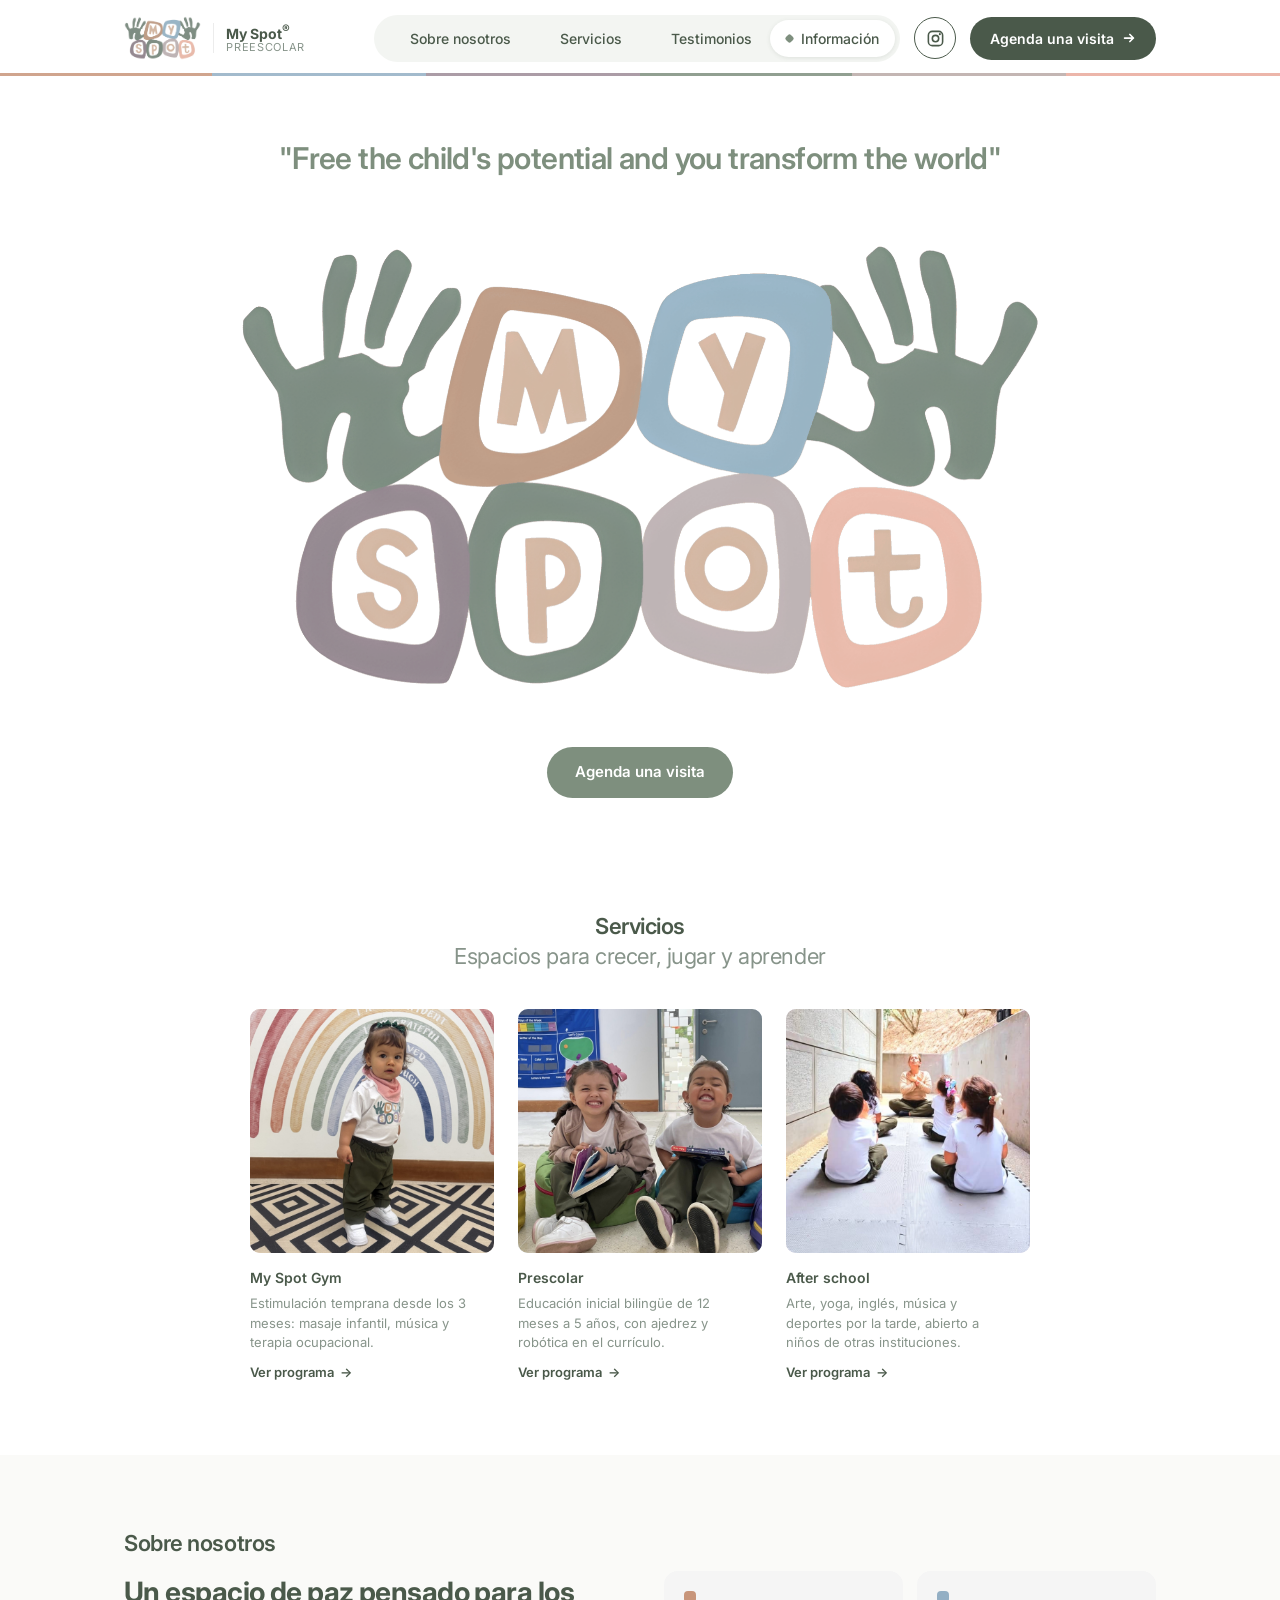
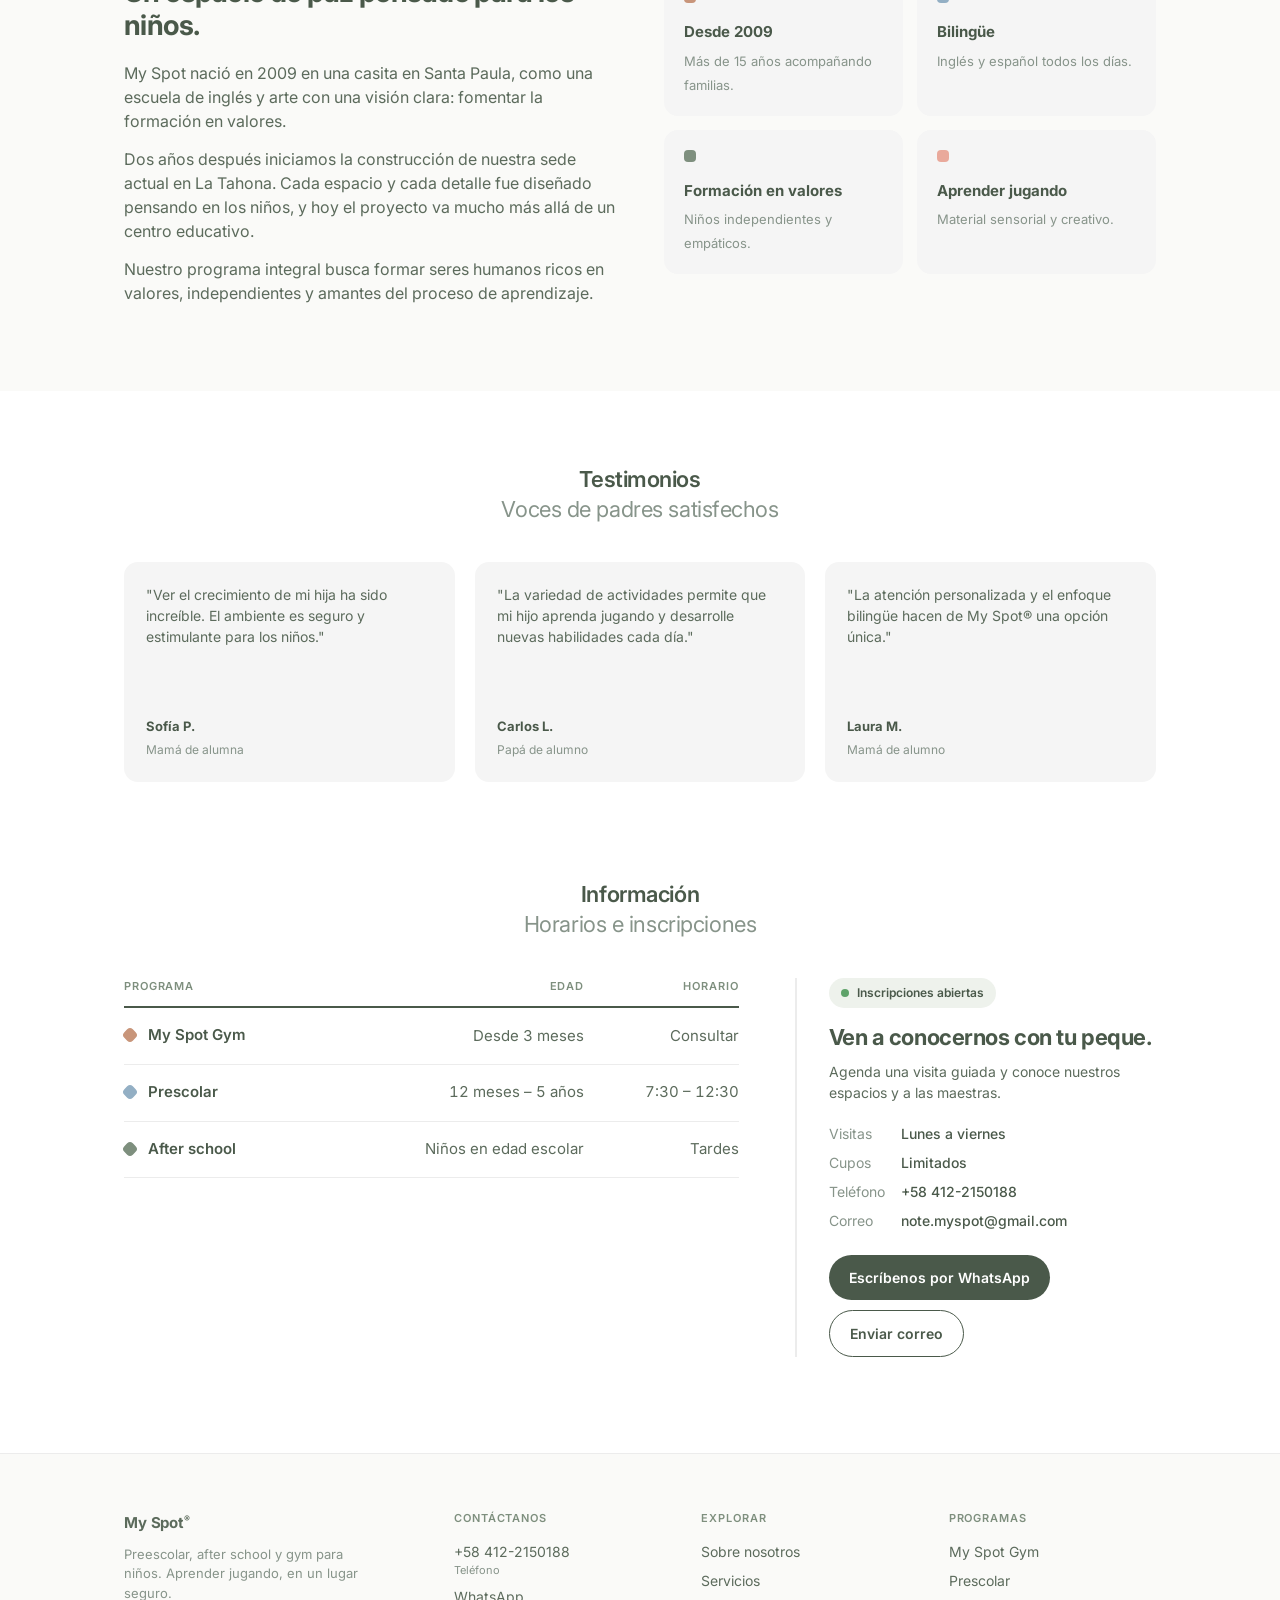
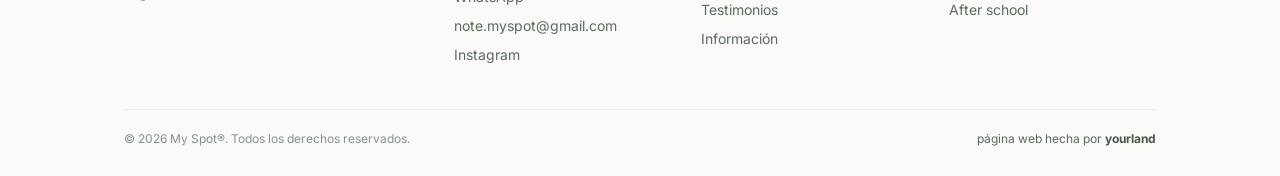
==== commit c9137fc0: "Botón de Instagram en el menú superior Co-Authored-By: Claude Opus 5.5 <noreply@anthropic.com> Claud" ====
--- a/index.html
+++ b/index.html
@@ -29,6 +29,7 @@
           <li><a href="#testimonios">Testimonios</a></li>
           <li><a href="#informacion">Información</a></li>
         </ul>
+        <a href="https://www.instagram.com/" target="_blank" rel="noopener" class="nav-ig" aria-label="Instagram de My Spot"><svg viewBox="0 0 24 24" fill="none" aria-hidden="true"><rect x="3" y="3" width="18" height="18" rx="5" stroke="currentColor" stroke-width="2"/><circle cx="12" cy="12" r="4" stroke="currentColor" stroke-width="2"/><circle cx="17.5" cy="6.5" r="1.3" fill="currentColor"/></svg><span>Síguenos en Instagram</span></a>
         <a href="https://wa.me/584122150188?text=%C2%A1Hola%20My%20Spot%21%20%F0%9F%91%8B%20Me%20gustar%C3%ADa%20agendar%20una%20visita%20guiada%20para%20conocer%20el%20preescolar.%20%C2%BFQu%C3%A9%20d%C3%ADas%20y%20horarios%20tienen%20disponibles%3F" target="_blank" rel="noopener" class="nav-cta">Agenda una visita
           <svg viewBox="0 0 16 16" fill="none" aria-hidden="true"><path d="M3 8h10M9 4l4 4-4 4" stroke="currentColor" stroke-width="2" stroke-linecap="round" stroke-linejoin="round"/></svg>
         </a>
@@ -198,7 +199,7 @@
             <li><a href="tel:+584122150188">+58 412-2150188</a><small>Teléfono</small></li>
             <li><a href="https://wa.me/584122150188?text=%C2%A1Hola%20My%20Spot%21%20%F0%9F%91%8B%20Me%20gustar%C3%ADa%20recibir%20m%C3%A1s%20informaci%C3%B3n%20sobre%20sus%20programas." target="_blank" rel="noopener">WhatsApp</a></li>
             <li><a href="mailto:note.myspot@gmail.com">note.myspot@gmail.com</a></li>
-            <li><a href="https://instagram.com/" target="_blank" rel="noopener">Instagram</a></li>
+            <li><a href="https://www.instagram.com/" target="_blank" rel="noopener">Instagram</a></li>
           </ul>
         </div>
         <div>
--- a/styles.css
+++ b/styles.css
@@ -87,6 +87,16 @@
 .nav-links li:nth-child(3) a { --c: var(--peach); }
 .nav-links li:nth-child(4) a { --c: var(--sage); }
 
+.nav-ig {
+  display: inline-grid; place-items: center; width: 42px; height: 42px; flex-shrink: 0;
+  border-radius: 50%; border: 1.5px solid var(--ink); color: var(--ink);
+  transition: background .25s, color .25s, transform .25s;
+}
+.nav-ig svg { width: 19px; height: 19px; }
+.nav-ig span { position: absolute; width: 1px; height: 1px; overflow: hidden; clip: rect(0 0 0 0); white-space: nowrap; }
+.nav-ig:hover { background: var(--ink); color: #fff; transform: translateY(-1px) rotate(-6deg); }
+.nav-ig:focus-visible { outline: 2px solid var(--sage); outline-offset: 2px; }
+
 .nav-cta {
   display: inline-flex; align-items: center; gap: 8px;
   padding: 11px 20px; border-radius: 999px;
@@ -255,6 +265,8 @@
   .nav-brand .tag { display: none; }
   .nav-links a { padding: 8px 12px; font-size: 13px; }
   .nav-cta { padding: 10px 16px; font-size: 13px; }
+  .nav-links li:nth-child(3) { display: none; }
+  .nav-links a, .nav-cta { white-space: nowrap; }
   .hero { padding-top: 48px; }
   .logo-wrap { max-width: 640px; margin-top: 40px; }
   .services { gap: 16px; max-width: 620px; }
@@ -287,7 +299,7 @@
   }
   .nav-menu.open { opacity: 1; visibility: visible; transform: none; }
   .nav-links { flex-direction: column; gap: 0; padding: 0; background: none; border-radius: 0; }
-  .nav-links li { border-bottom: 1px solid var(--line); }
+  .nav-links li, .nav-links li:nth-child(3) { display: list-item; border-bottom: 1px solid var(--line); }
   .nav-links a {
     padding: 16px 4px; font-size: 18px; font-weight: 600; border-radius: 0; gap: 14px;
   }
@@ -297,6 +309,10 @@
   .nav-links a:hover::before, .nav-links a.active::before { transform: rotate(45deg); }
   .nav-links a:hover::after { transform: translateX(4px); color: var(--ink); }
   .nav-cta { justify-content: center; padding: 15px 20px; font-size: 15px; }
+  .nav-ig { order: 3; display: flex; justify-content: center; gap: 10px; width: auto; height: auto; padding: 13px 20px; border-radius: 999px; font-size: 15px; font-weight: 600; }
+  .nav-ig span { position: static; width: auto; height: auto; overflow: visible; clip: auto; }
+  .nav-ig:hover { transform: none; }
+  .nav-extra { order: 4; }
   .nav-extra { display: block; text-align: center; font-size: 13px; color: var(--muted); }
   .nav-extra a { color: var(--ink); font-weight: 600; }
 
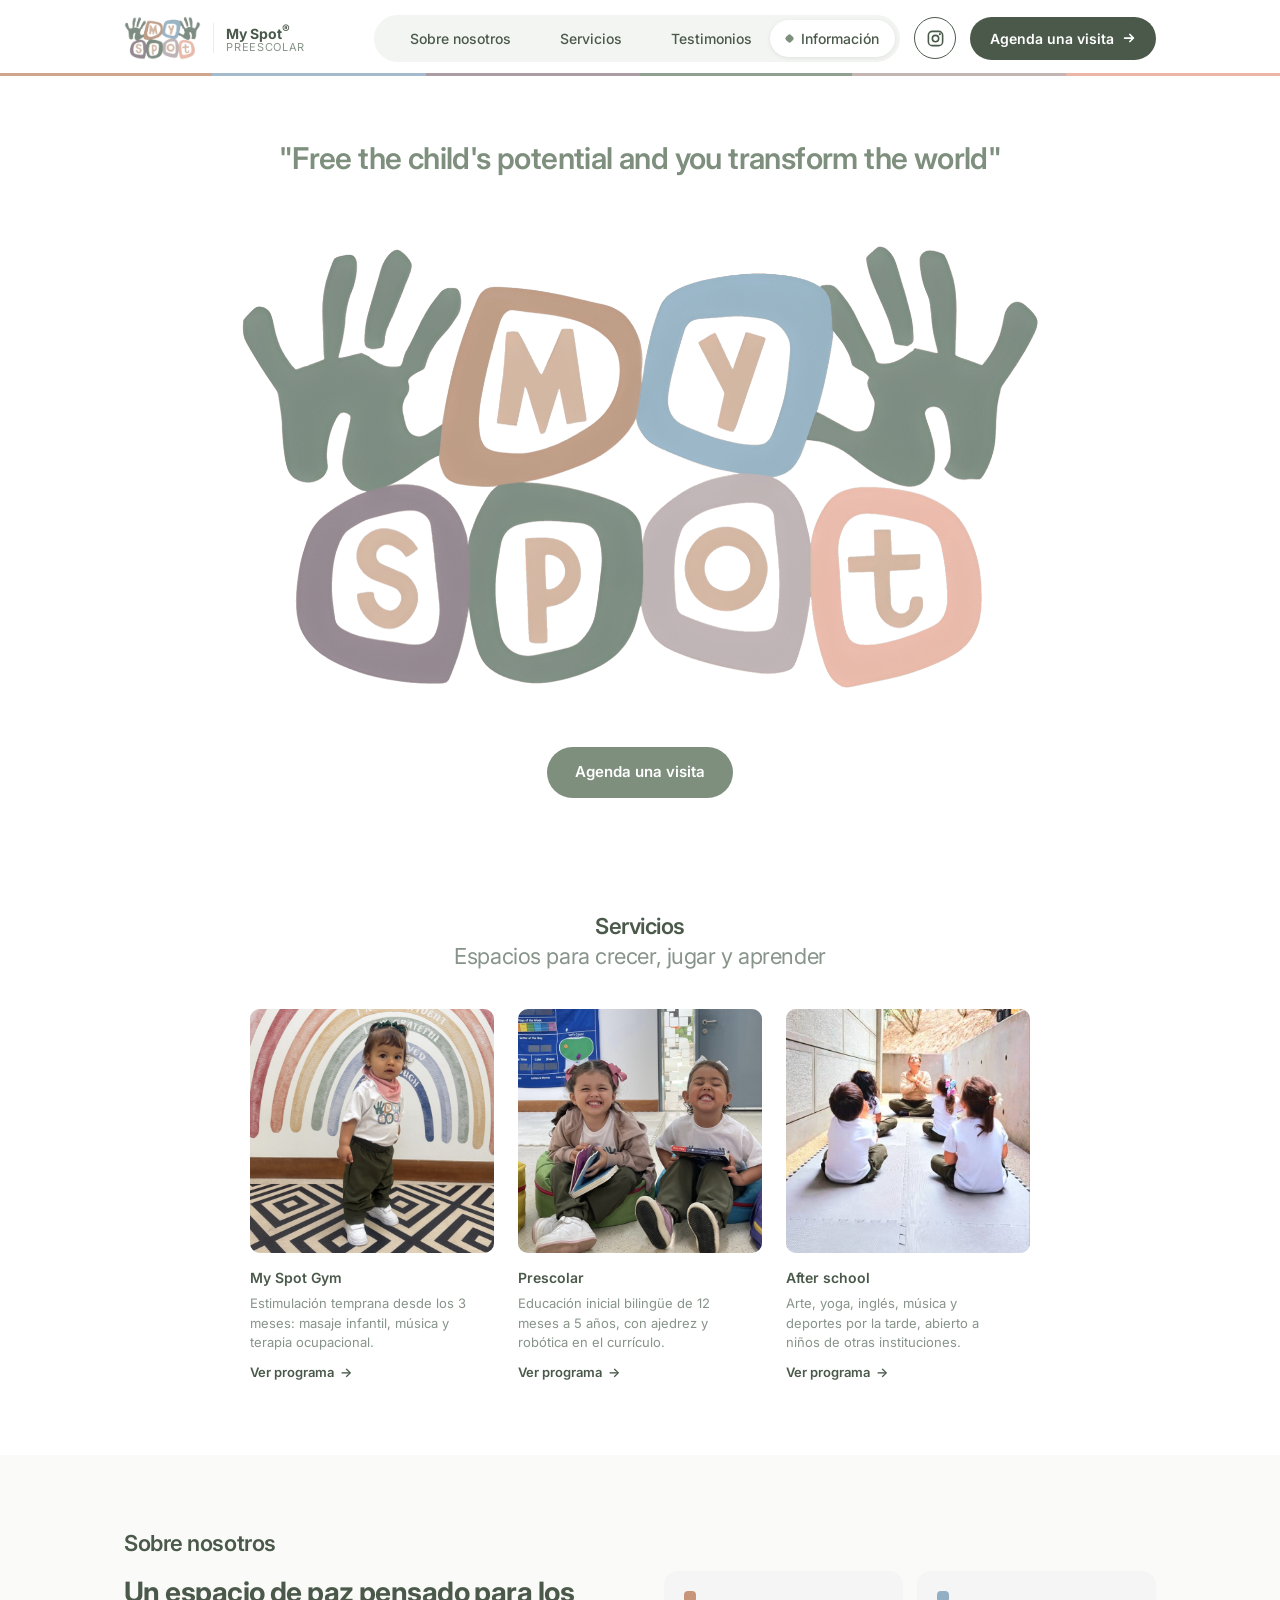
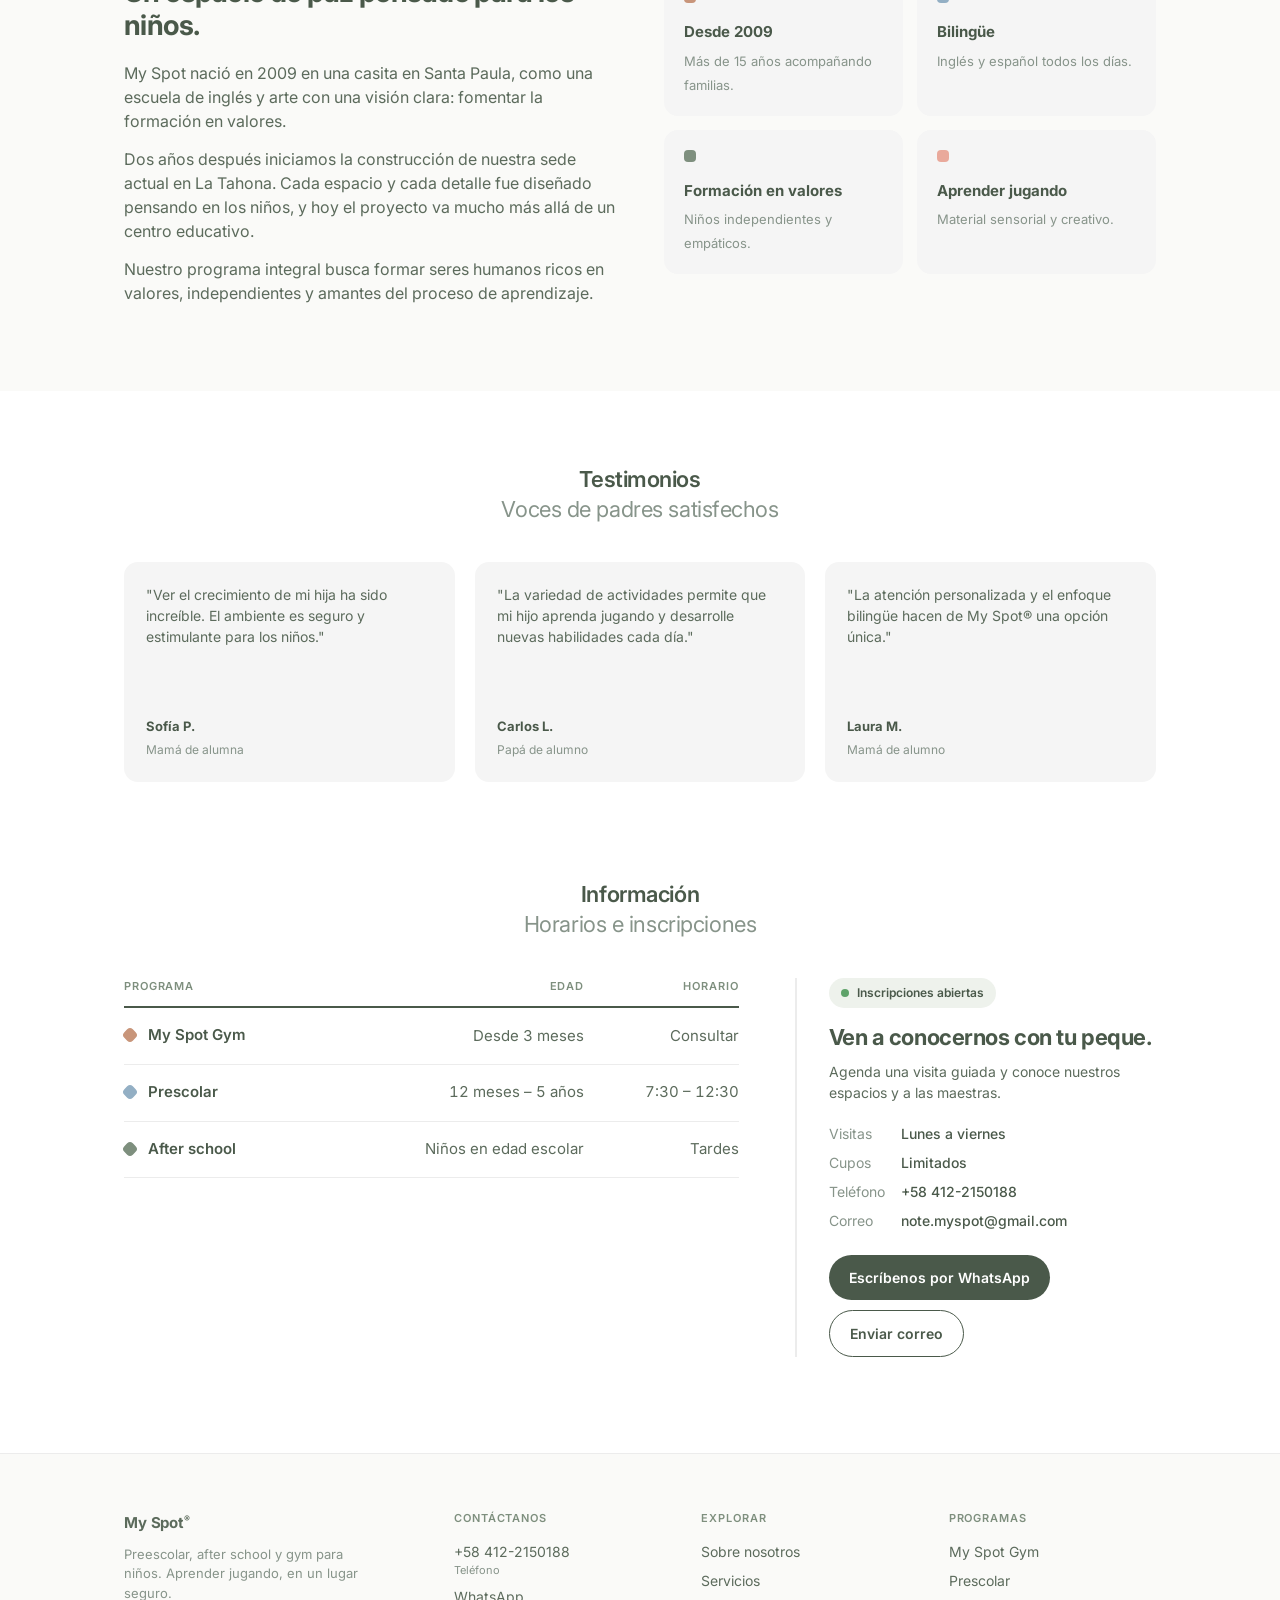
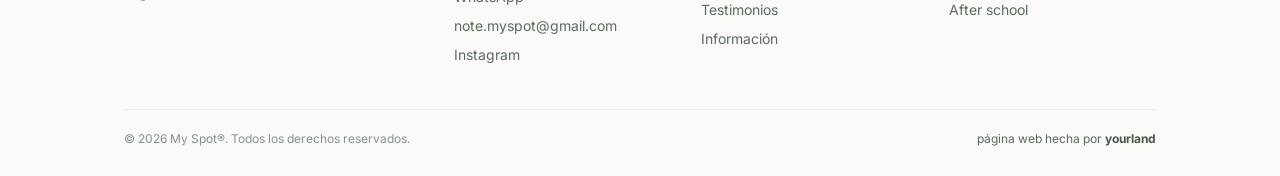
==== commit 0ff9426e: "Conectar Instagram @myspot.public Co-Authored-By: Claude Opus 5.5 <noreply@anthropic.com> Claude-Ses" ====
--- a/index.html
+++ b/index.html
@@ -29,7 +29,7 @@
           <li><a href="#testimonios">Testimonios</a></li>
           <li><a href="#informacion">Información</a></li>
         </ul>
-        <a href="https://www.instagram.com/" target="_blank" rel="noopener" class="nav-ig" aria-label="Instagram de My Spot"><svg viewBox="0 0 24 24" fill="none" aria-hidden="true"><rect x="3" y="3" width="18" height="18" rx="5" stroke="currentColor" stroke-width="2"/><circle cx="12" cy="12" r="4" stroke="currentColor" stroke-width="2"/><circle cx="17.5" cy="6.5" r="1.3" fill="currentColor"/></svg><span>Síguenos en Instagram</span></a>
+        <a href="https://www.instagram.com/myspot.public/" target="_blank" rel="noopener" class="nav-ig" aria-label="Instagram de My Spot"><svg viewBox="0 0 24 24" fill="none" aria-hidden="true"><rect x="3" y="3" width="18" height="18" rx="5" stroke="currentColor" stroke-width="2"/><circle cx="12" cy="12" r="4" stroke="currentColor" stroke-width="2"/><circle cx="17.5" cy="6.5" r="1.3" fill="currentColor"/></svg><span>Síguenos en Instagram</span></a>
         <a href="https://wa.me/584122150188?text=%C2%A1Hola%20My%20Spot%21%20%F0%9F%91%8B%20Me%20gustar%C3%ADa%20agendar%20una%20visita%20guiada%20para%20conocer%20el%20preescolar.%20%C2%BFQu%C3%A9%20d%C3%ADas%20y%20horarios%20tienen%20disponibles%3F" target="_blank" rel="noopener" class="nav-cta">Agenda una visita
           <svg viewBox="0 0 16 16" fill="none" aria-hidden="true"><path d="M3 8h10M9 4l4 4-4 4" stroke="currentColor" stroke-width="2" stroke-linecap="round" stroke-linejoin="round"/></svg>
         </a>
@@ -199,7 +199,7 @@
             <li><a href="tel:+584122150188">+58 412-2150188</a><small>Teléfono</small></li>
             <li><a href="https://wa.me/584122150188?text=%C2%A1Hola%20My%20Spot%21%20%F0%9F%91%8B%20Me%20gustar%C3%ADa%20recibir%20m%C3%A1s%20informaci%C3%B3n%20sobre%20sus%20programas." target="_blank" rel="noopener">WhatsApp</a></li>
             <li><a href="mailto:note.myspot@gmail.com">note.myspot@gmail.com</a></li>
-            <li><a href="https://www.instagram.com/" target="_blank" rel="noopener">Instagram</a></li>
+            <li><a href="https://www.instagram.com/myspot.public/" target="_blank" rel="noopener">Instagram</a></li>
           </ul>
         </div>
         <div>
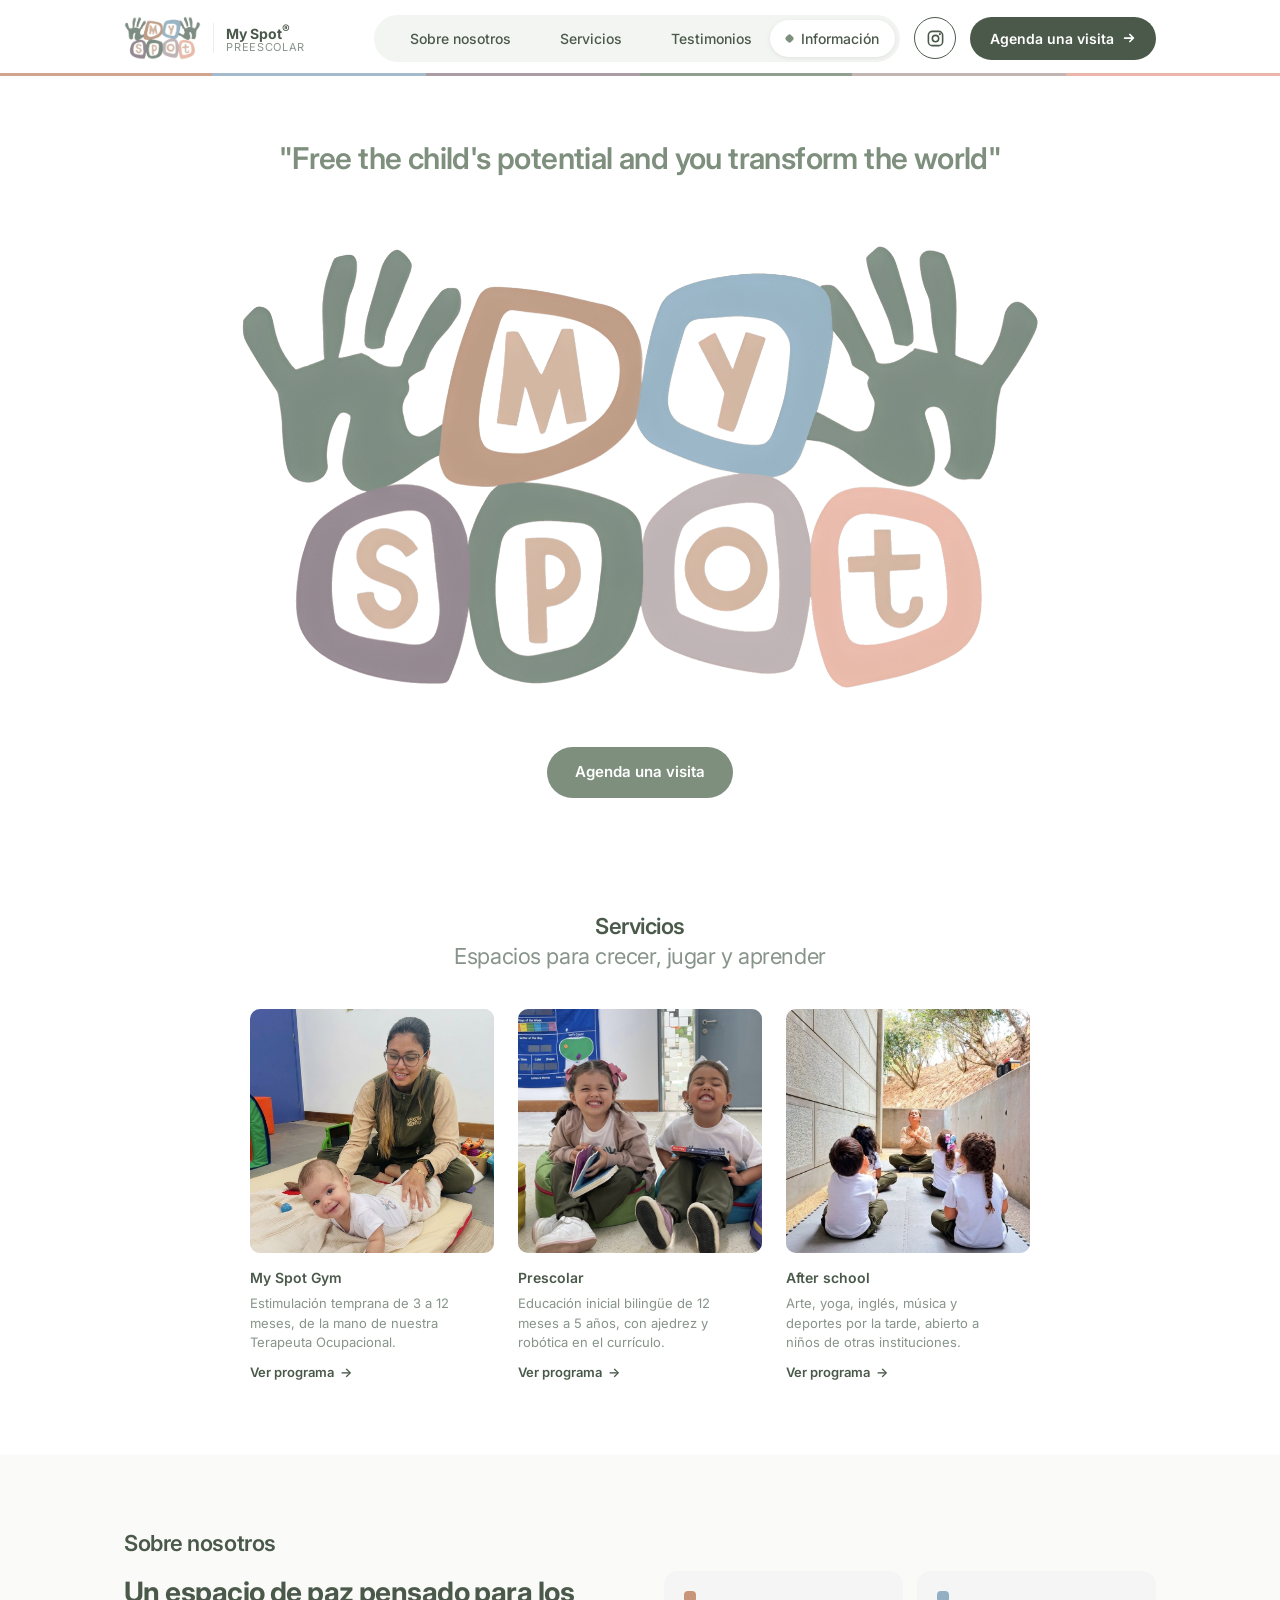
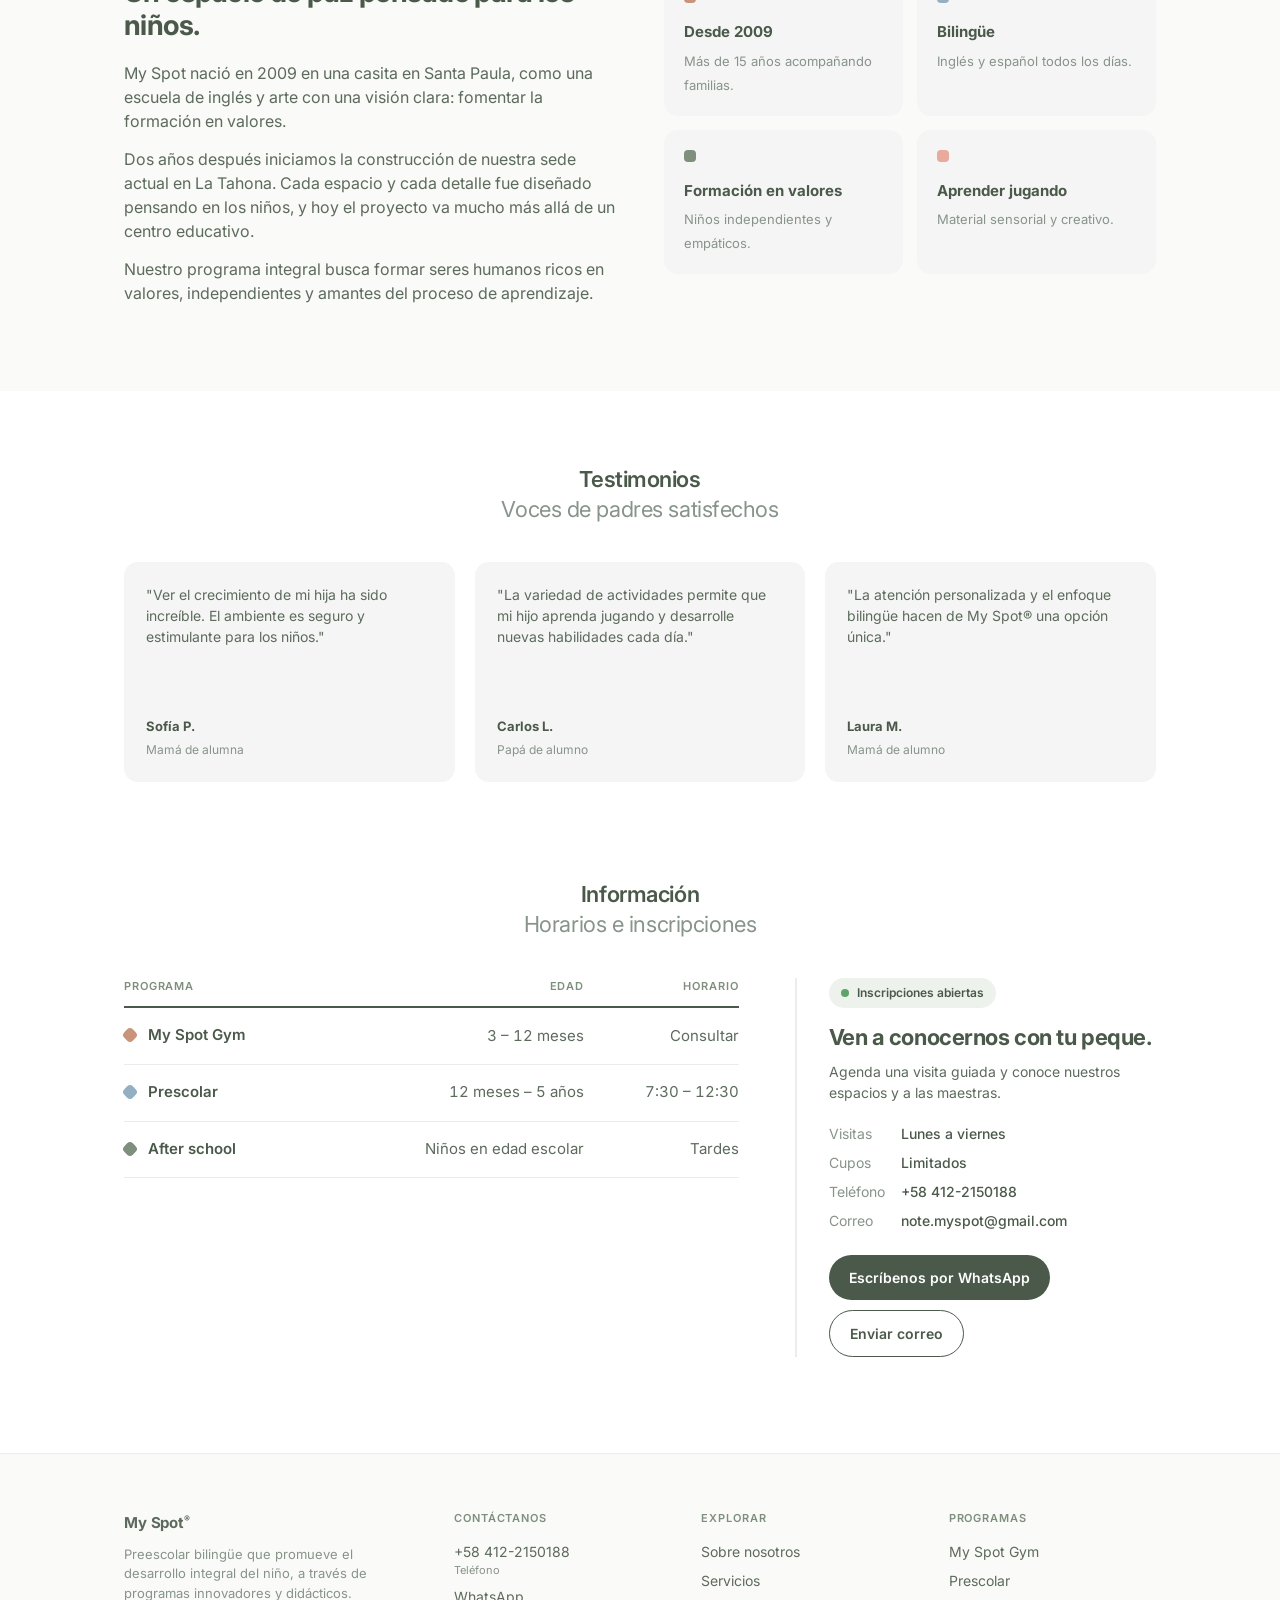
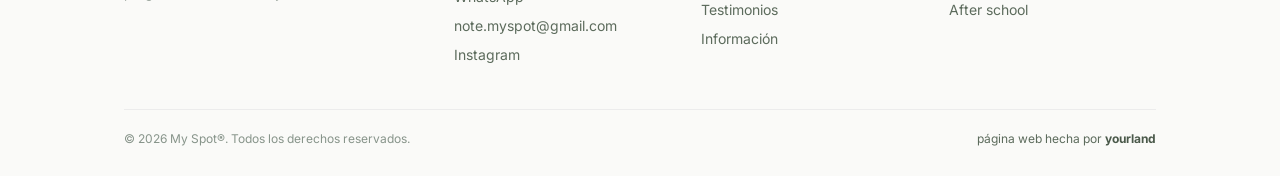
==== commit 0c6de47e: "Actualizar servicios, fotos y currículo de Prescolar - Mensaje de WhatsApp más corto en los botones " ====
--- a/index.html
+++ b/index.html
@@ -30,7 +30,7 @@
           <li><a href="#informacion">Información</a></li>
         </ul>
         <a href="https://www.instagram.com/myspot.public/" target="_blank" rel="noopener" class="nav-ig" aria-label="Instagram de My Spot"><svg viewBox="0 0 24 24" fill="none" aria-hidden="true"><rect x="3" y="3" width="18" height="18" rx="5" stroke="currentColor" stroke-width="2"/><circle cx="12" cy="12" r="4" stroke="currentColor" stroke-width="2"/><circle cx="17.5" cy="6.5" r="1.3" fill="currentColor"/></svg><span>Síguenos en Instagram</span></a>
-        <a href="https://wa.me/584122150188?text=%C2%A1Hola%20My%20Spot%21%20%F0%9F%91%8B%20Me%20gustar%C3%ADa%20agendar%20una%20visita%20guiada%20para%20conocer%20el%20preescolar.%20%C2%BFQu%C3%A9%20d%C3%ADas%20y%20horarios%20tienen%20disponibles%3F" target="_blank" rel="noopener" class="nav-cta">Agenda una visita
+        <a href="https://wa.me/584122150188?text=Hola%20gusto%20en%20saludarte%2C%20me%20gustar%C3%ADa%20agendar%20una%20visita." target="_blank" rel="noopener" class="nav-cta">Agenda una visita
           <svg viewBox="0 0 16 16" fill="none" aria-hidden="true"><path d="M3 8h10M9 4l4 4-4 4" stroke="currentColor" stroke-width="2" stroke-linecap="round" stroke-linejoin="round"/></svg>
         </a>
         <p class="nav-extra">¿Dudas? Llámanos al <a href="tel:+584122150188">+58 412-2150188</a></p>
@@ -51,7 +51,7 @@
           <img src="img/logo.png" alt="My Spot" width="1590" height="903" />
         </div>
 
-        <a href="https://wa.me/584122150188?text=%C2%A1Hola%20My%20Spot%21%20%F0%9F%91%8B%20Me%20gustar%C3%ADa%20agendar%20una%20visita%20guiada%20para%20conocer%20el%20preescolar.%20%C2%BFQu%C3%A9%20d%C3%ADas%20y%20horarios%20tienen%20disponibles%3F" target="_blank" rel="noopener" class="cta reveal">Agenda una visita</a>
+        <a href="https://wa.me/584122150188?text=Hola%20gusto%20en%20saludarte%2C%20me%20gustar%C3%ADa%20agendar%20una%20visita." target="_blank" rel="noopener" class="cta reveal">Agenda una visita</a>
       </div>
     </section>
 
@@ -66,11 +66,11 @@
         <div class="services">
           <a class="card reveal" href="gym.html">
             <div class="photo" style="background:#e9d6cc">
-              <img src="img/gym.jpg" alt="Niña de My Spot frente al mural del arcoíris" onerror="this.remove()" />
+              <img src="img/gym.jpg" alt="Terapeuta de My Spot con un bebé en estimulación temprana" onerror="this.remove()" />
               <div class="ph">🧸</div>
             </div>
             <h3>My Spot Gym</h3>
-            <p>Estimulación temprana desde los 3 meses: masaje infantil, música y terapia ocupacional.</p>
+            <p>Estimulación temprana de 3 a 12 meses, de la mano de nuestra Terapeuta Ocupacional.</p>
             <span class="more">Ver programa</span>
           </a>
 
@@ -158,7 +158,7 @@
                 <tr><th>Programa</th><th>Edad</th><th>Horario</th></tr>
               </thead>
               <tbody>
-                <tr><td><a class="prog" href="gym.html"><i style="background:var(--terracotta)"></i>My Spot Gym</a></td><td>Desde 3 meses</td><td>Consultar</td></tr>
+                <tr><td><a class="prog" href="gym.html"><i style="background:var(--terracotta)"></i>My Spot Gym</a></td><td>3 – 12 meses</td><td>Consultar</td></tr>
                 <tr><td><a class="prog" href="prescolar.html"><i style="background:var(--blue)"></i>Prescolar</a></td><td>12 meses – 5 años</td><td>7:30 – 12:30</td></tr>
                 <tr><td><a class="prog" href="after-school.html"><i style="background:var(--sage)"></i>After school</a></td><td>Niños en edad escolar</td><td>Tardes</td></tr>
               </tbody>
@@ -176,7 +176,7 @@
               <dt>Correo</dt><dd><a href="mailto:note.myspot@gmail.com">note.myspot@gmail.com</a></dd>
             </dl>
             <div class="enroll-actions">
-              <a class="btn btn-dark" href="https://wa.me/584122150188?text=%C2%A1Hola%20My%20Spot%21%20%F0%9F%91%8B%20Me%20gustar%C3%ADa%20agendar%20una%20visita%20guiada%20para%20conocer%20el%20preescolar.%20%C2%BFQu%C3%A9%20d%C3%ADas%20y%20horarios%20tienen%20disponibles%3F" target="_blank" rel="noopener">Escríbenos por WhatsApp</a>
+              <a class="btn btn-dark" href="https://wa.me/584122150188?text=Hola%20gusto%20en%20saludarte%2C%20me%20gustar%C3%ADa%20agendar%20una%20visita." target="_blank" rel="noopener">Escríbenos por WhatsApp</a>
               <a class="btn btn-line" href="mailto:note.myspot@gmail.com">Enviar correo</a>
             </div>
           </div>
@@ -191,7 +191,7 @@
       <div class="footer-grid">
         <div class="footer-brand">
           <a href="#inicio" class="brand">My Spot<sup>®</sup></a>
-          <p>Preescolar, after school y gym para niños. Aprender jugando, en un lugar seguro.</p>
+          <p>Preescolar bilingüe que promueve el desarrollo integral del niño, a través de programas innovadores y didácticos.</p>
         </div>
         <div class="contact">
           <h5>Contáctanos</h5>
--- a/styles.css
+++ b/styles.css
@@ -232,7 +232,7 @@
 /* ---------- Footer ---------- */
 footer { border-top: 1px solid var(--line); padding: 56px 0 28px; margin-top: 24px; background: #fafaf8; }
 .footer-grid { display: grid; grid-template-columns: 1.4fr 1fr 1fr 1fr; gap: 40px; }
-.footer-brand p { color: var(--muted); font-size: 13px; margin-top: 10px; max-width: 240px; }
+.footer-brand p { color: var(--muted); font-size: 13px; margin-top: 10px; max-width: 300px; }
 .footer-grid h5 {
   font-size: 11px; font-weight: 600; text-transform: uppercase; letter-spacing: .08em;
   color: var(--sage); margin-bottom: 14px;
@@ -388,9 +388,6 @@
 .svc-facts span { font-size: 11px; text-transform: uppercase; letter-spacing: .08em; color: var(--muted); }
 .svc-facts b { font-size: 16px; color: var(--ink); }
 .svc-photo { position: relative; max-width: 440px; justify-self: end; width: 100%; }
-.svc-photo::before {
-  content: ""; position: absolute; inset: 20px -20px -20px 20px; border-radius: 28px; background: var(--c); opacity: .35;
-}
 .svc-photo img { position: relative; width: 100%; aspect-ratio: 4 / 5; object-fit: cover; border-radius: 28px; }
 
 .svc-section { padding: 72px 0; }
@@ -443,7 +440,6 @@
   .crumbs { margin-bottom: 20px; }
   .svc-hero-grid { grid-template-columns: 1fr; gap: 40px; }
   .svc-photo { justify-self: center; max-width: 300px; }
-  .svc-photo::before { inset: 14px -14px -14px 14px; }
   .svc-section { padding: 52px 0; }
   .activities { grid-template-columns: 1fr; gap: 28px; }
   .highlight { grid-template-columns: 1fr; gap: 12px; }
@@ -452,3 +448,75 @@
   .cta-band .btn { width: 100%; }
   .other-svcs { grid-template-columns: 1fr; }
 }
+
+/* Lista de actividades en la portada de un servicio */
+.svc-list {
+  list-style: none; display: grid; grid-template-columns: 1fr 1fr; gap: 10px 24px;
+  margin: 24px 0 4px; max-width: 520px;
+}
+.svc-list li { display: flex; align-items: center; gap: 10px; font-size: 15px; font-weight: 500; color: var(--ink); }
+.svc-list li::before {
+  content: ""; width: 9px; height: 9px; border-radius: 3px; background: var(--c);
+  transform: rotate(45deg); flex-shrink: 0;
+}
+@media (max-width: 640px) {
+  .svc-list { grid-template-columns: 1fr; gap: 10px; }
+}
+
+/* Actividades en cuadros beige */
+.activities.boxes { gap: 20px; }
+.activities.boxes li {
+  border-top: 0; padding: 28px 26px; border-radius: 20px;
+  background: #f4ede4; border: 1px solid #ebe1d4;
+}
+.activities.boxes b { font-size: 18px; margin-bottom: 8px; }
+
+/* Bloque de texto + foto con el mismo formato que la portada del servicio */
+.svc-intro-text h2 { margin-bottom: 18px; }
+.svc-intro-text p { font-size: 17px; color: var(--text); margin-bottom: 14px; max-width: 52ch; }
+
+/* Cuadros beige con las áreas del currículo (página de Prescolar) */
+.curr-tiles { display: flex; flex-wrap: wrap; gap: 10px; margin: 24px 0 4px; max-width: 540px; }
+.curr-tiles a {
+  display: inline-flex; align-items: center; gap: 8px;
+  padding: 12px 18px; border-radius: 16px;
+  background: #f4ede4; border: 1px solid #ebe1d4;
+  color: var(--ink); font-size: 15px; font-weight: 600;
+  transition: background .25s, transform .25s, border-color .25s;
+}
+.curr-tiles a::after { content: "→"; font-weight: 500; color: var(--muted); transition: transform .25s, color .25s; }
+.curr-tiles a:hover { background: #ece2d5; border-color: #ddd0bf; transform: translateY(-2px); }
+.curr-tiles a:hover::after { transform: translateX(3px); color: var(--ink); }
+.curr-tiles a:focus-visible { outline: 2px solid var(--sage); outline-offset: 2px; }
+.curr-tiles a[aria-current="page"] { background: var(--ink); border-color: var(--ink); color: #fff; }
+.curr-tiles a[aria-current="page"]::after { content: none; }
+
+/* Páginas de las áreas del currículo */
+.area-blue { --c: var(--blue); --c-soft: #e9f0f5; }
+.area-mauve { --c: var(--mauve); --c-soft: #efe9ee; }
+.area-sage { --c: var(--sage); --c-soft: #eef2ec; }
+.area-terracotta { --c: var(--terracotta); --c-soft: #f6ece6; }
+.area-peach { --c: var(--peach); --c-soft: #fbeeea; }
+
+/* Bloque con la letra, igual que los bloques del logo */
+.letter-tile {
+  justify-self: end; width: 100%; max-width: 360px; aspect-ratio: 1;
+  background: var(--c); border-radius: 72px; padding: 38px;
+  transform: rotate(-5deg); box-shadow: 0 30px 60px rgba(74, 89, 74, .12);
+}
+.letter-tile span {
+  display: grid; place-items: center; width: 100%; height: 100%;
+  background: #fff; border-radius: 48px;
+  font-family: "Fredoka", sans-serif; font-weight: 600; font-size: clamp(110px, 14vw, 190px); line-height: 1;
+  color: var(--c);
+}
+.area-more { margin-top: 64px; }
+.area-more h2 { font-size: 20px; margin-bottom: 16px; }
+@media (max-width: 640px) {
+  .letter-tile { justify-self: center; max-width: 220px; border-radius: 48px; padding: 24px; }
+  .letter-tile span { border-radius: 30px; font-size: 120px; }
+}
+.more-link { font-size: 14px; font-weight: 600; color: var(--ink); }
+.more-link:hover { text-decoration: underline; }
+.letter-tile.two span { font-size: clamp(84px, 10vw, 140px); letter-spacing: -0.02em; }
+@media (max-width: 640px) { .letter-tile.two span { font-size: 86px; } }
